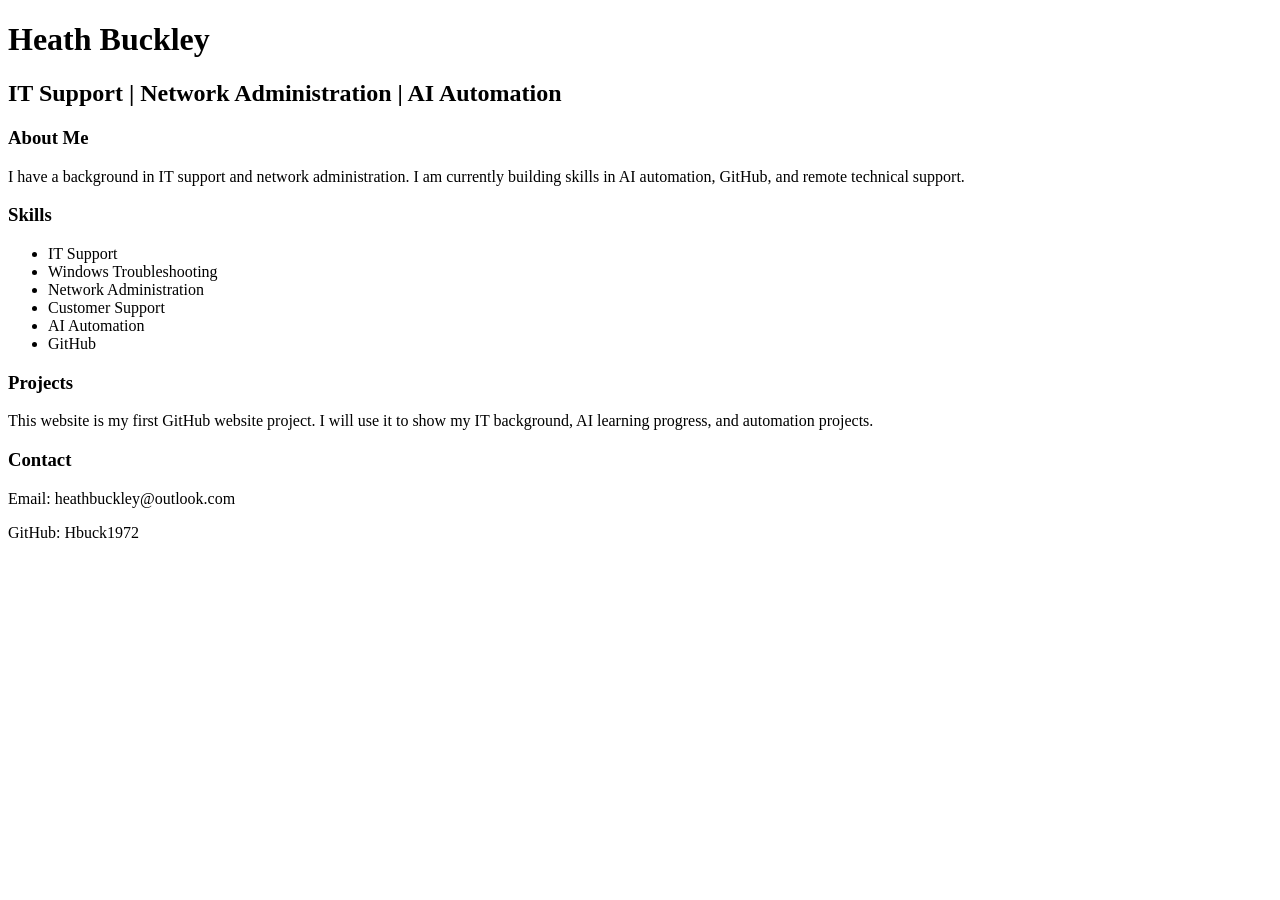
==== index.html @ dccffd91 "Add homepage" ====
<!DOCTYPE html>
<html lang="en">
<head>
  <meta charset="UTF-8">
  <meta name="viewport" content="width=device-width, initial-scale=1.0">
  <title>Heath Buckley | IT Support & AI Automation</title>
</head>
<body>

  <h1>Heath Buckley</h1>
  <h2>IT Support | Network Administration | AI Automation</h2>

  <h3>About Me</h3>
  <p>
    I have a background in IT support and network administration.
    I am currently building skills in AI automation, GitHub, and remote technical support.
  </p>

  <h3>Skills</h3>
  <ul>
    <li>IT Support</li>
    <li>Windows Troubleshooting</li>
    <li>Network Administration</li>
    <li>Customer Support</li>
    <li>AI Automation</li>
    <li>GitHub</li>
  </ul>

  <h3>Projects</h3>
  <p>
    This website is my first GitHub website project. I will use it to show my IT background,
    AI learning progress, and automation projects.
  </p>

  <h3>Contact</h3>
  <p>Email: heathbuckley@outlook.com</p>
  <p>GitHub: Hbuck1972</p>

</body>
</html>
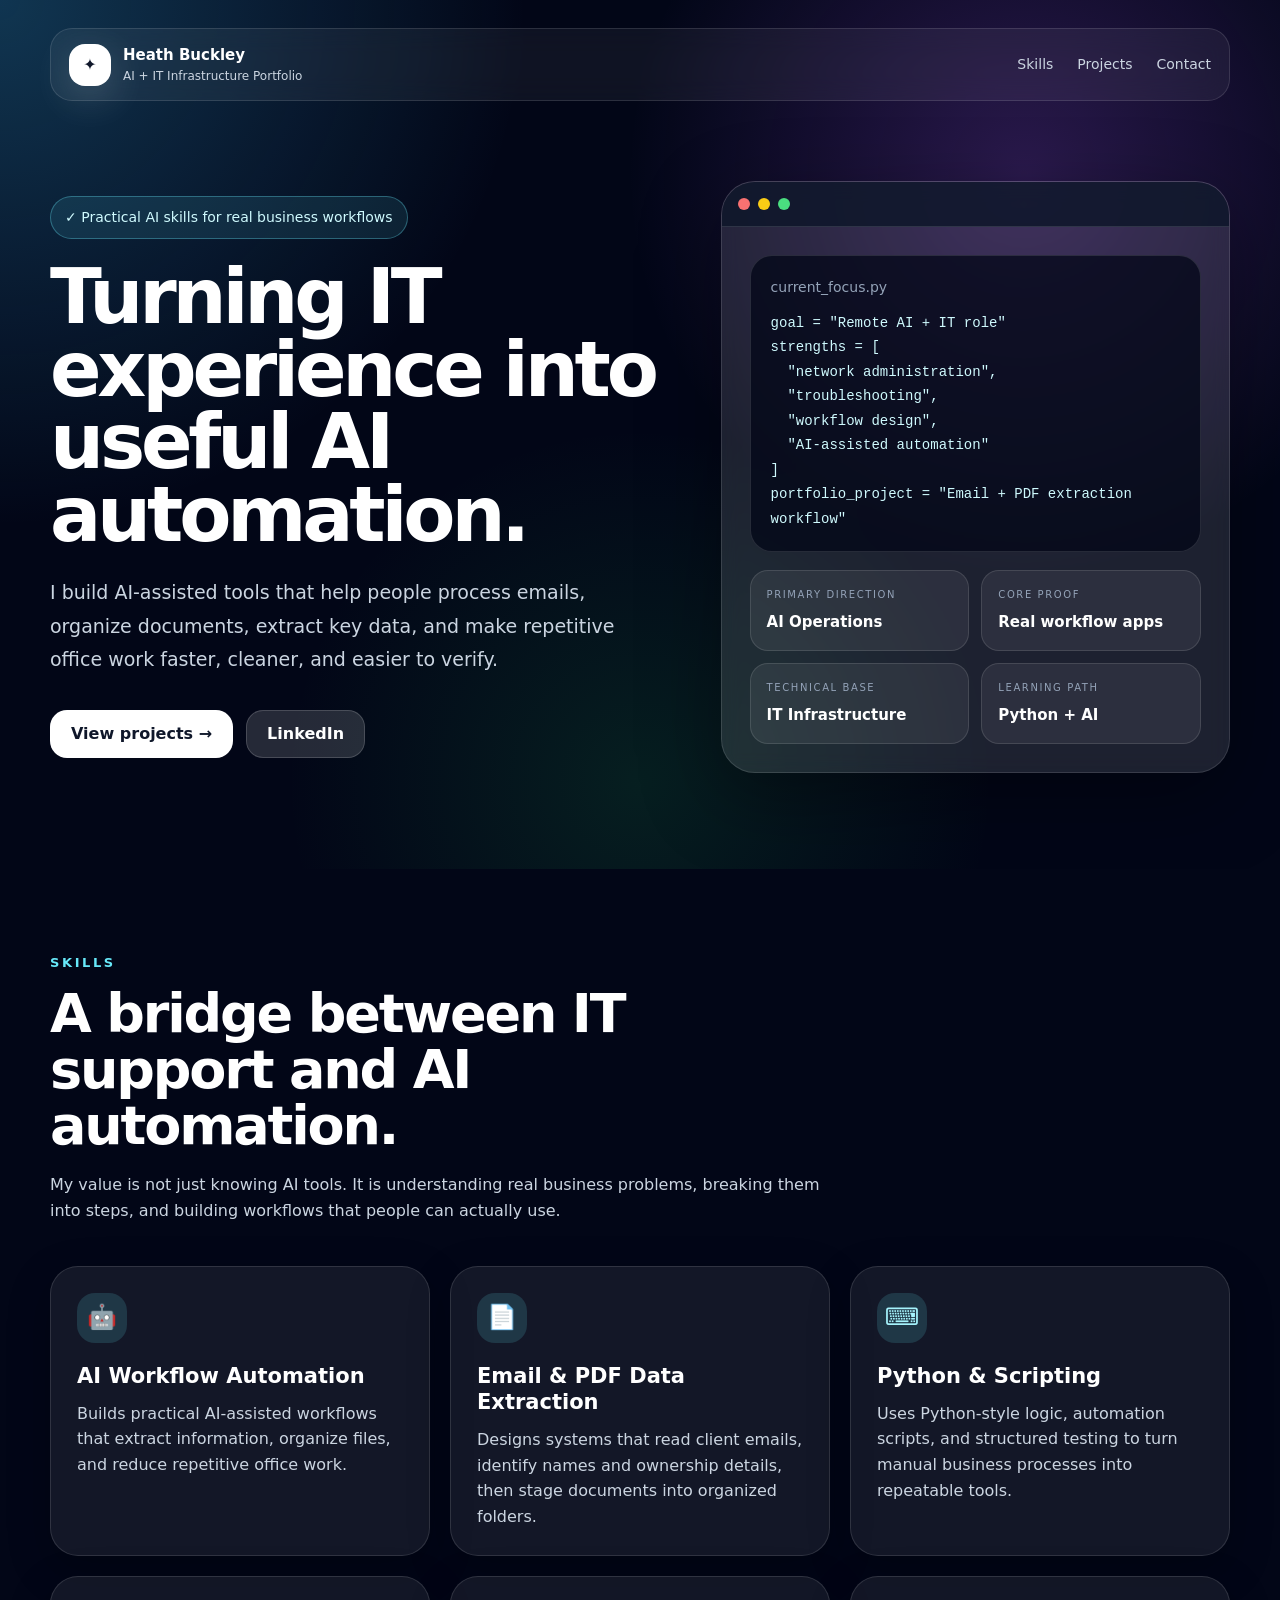
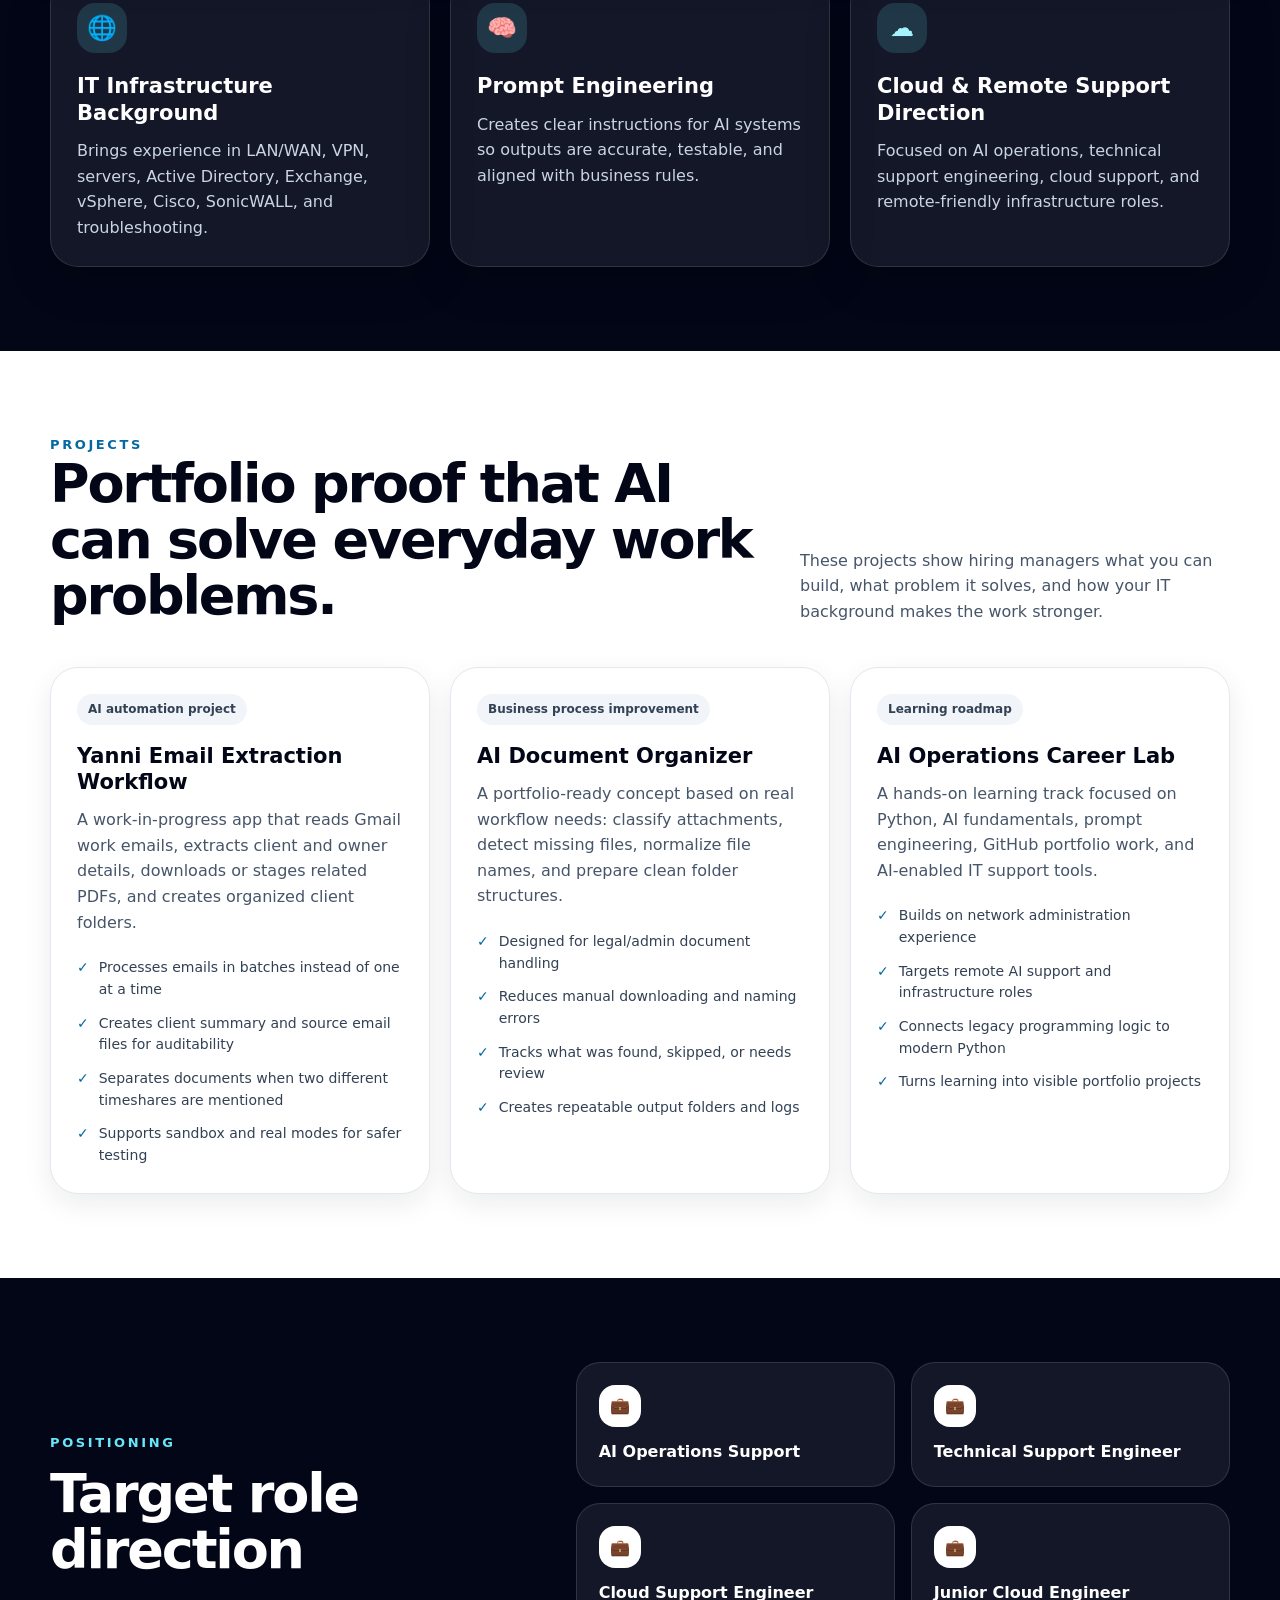
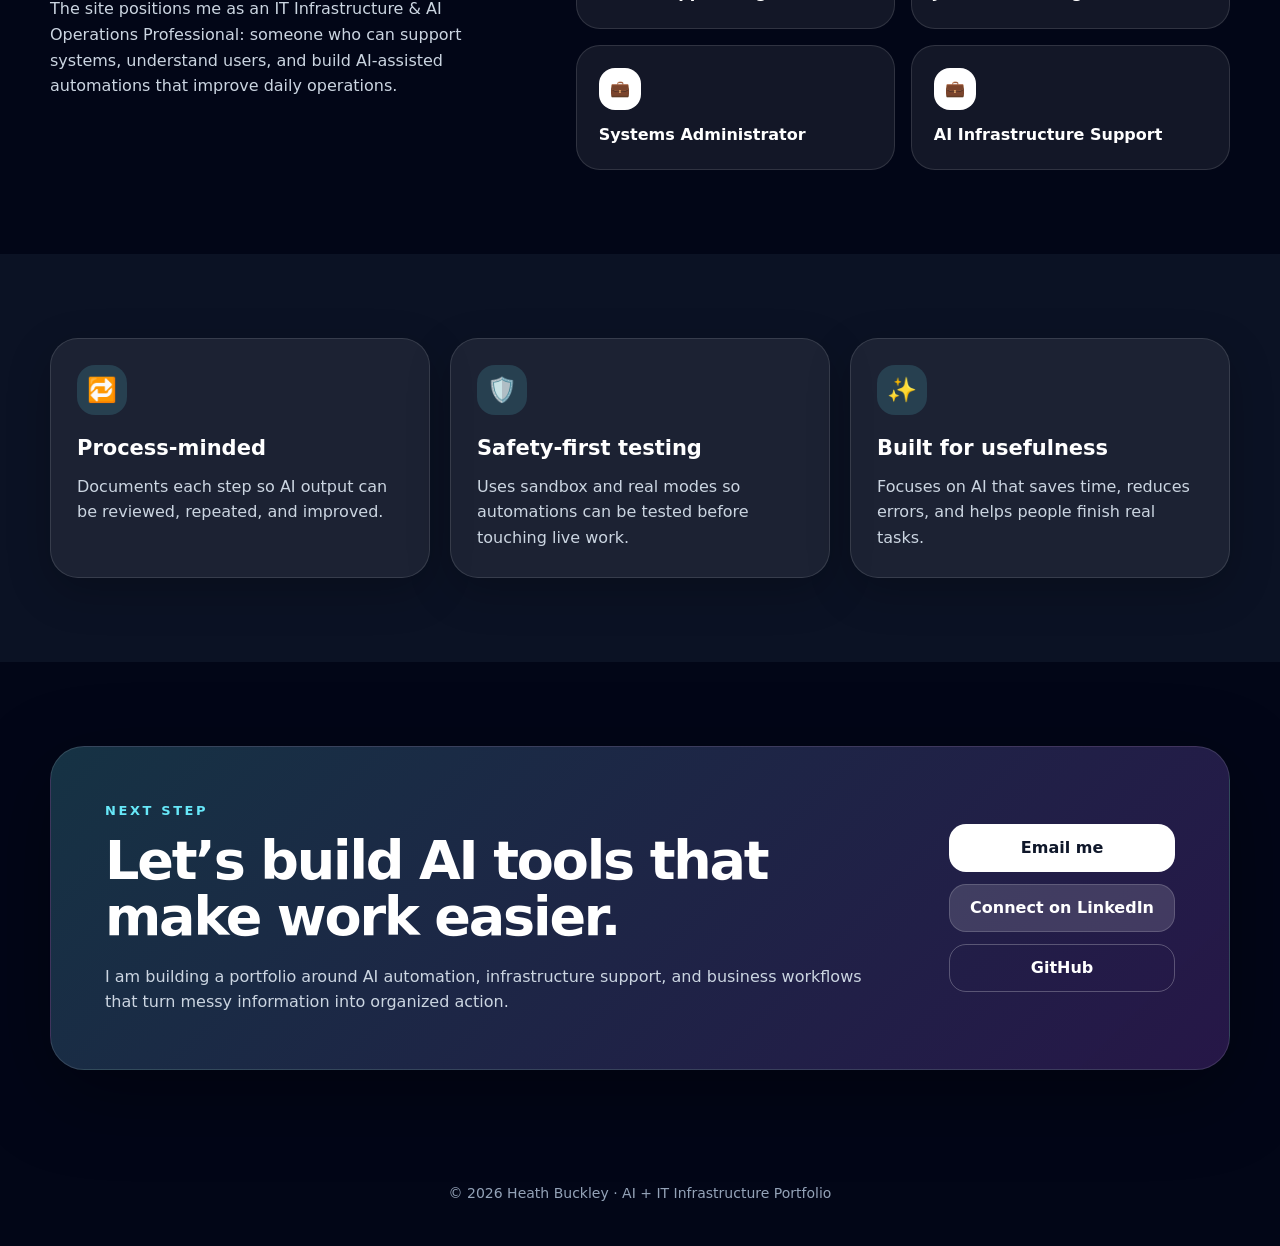
==== commit b1cfd3c4: "Update portfolio homepage design AI generated based on my resume and Social Media" ====
--- a/index.html
+++ b/index.html
@@ -1,40 +1,805 @@
-<!DOCTYPE html>
+<!doctype html>
 <html lang="en">
 <head>
-  <meta charset="UTF-8">
-  <meta name="viewport" content="width=device-width, initial-scale=1.0">
-  <title>Heath Buckley | IT Support & AI Automation</title>
+  <meta charset="utf-8" />
+  <meta name="viewport" content="width=device-width, initial-scale=1" />
+  <title>Heath Buckley | AI + IT Infrastructure Portfolio</title>
+  <meta name="description" content="Heath Buckley portfolio showcasing AI workflow automation, IT infrastructure experience, email/PDF extraction, and remote AI operations skills." />
+  <style>
+    :root {
+      --bg: #020617;
+      --panel: rgba(255, 255, 255, 0.07);
+      --panel-strong: rgba(255, 255, 255, 0.11);
+      --text: #ffffff;
+      --muted: #cbd5e1;
+      --muted-dark: #475569;
+      --cyan: #67e8f9;
+      --sky: #0369a1;
+      --white: #ffffff;
+      --dark: #0f172a;
+      --border: rgba(255,255,255,0.12);
+      --shadow: 0 24px 80px rgba(0,0,0,0.35);
+      --radius: 28px;
+    }
+
+    * {
+      box-sizing: border-box;
+    }
+
+    html {
+      scroll-behavior: smooth;
+    }
+
+    body {
+      margin: 0;
+      font-family: Inter, ui-sans-serif, system-ui, -apple-system, BlinkMacSystemFont, "Segoe UI", Arial, sans-serif;
+      background: var(--bg);
+      color: var(--text);
+      line-height: 1.6;
+    }
+
+    a {
+      color: inherit;
+      text-decoration: none;
+    }
+
+    .hero {
+      position: relative;
+      overflow: hidden;
+    }
+
+    .hero::before {
+      content: "";
+      position: absolute;
+      inset: 0;
+      background:
+        radial-gradient(circle at top left, rgba(56,189,248,0.26), transparent 34%),
+        radial-gradient(circle at 80% 20%, rgba(168,85,247,0.24), transparent 32%),
+        radial-gradient(circle at 50% 90%, rgba(34,197,94,0.13), transparent 35%);
+      pointer-events: none;
+    }
+
+    .container {
+      position: relative;
+      width: min(1180px, calc(100% - 40px));
+      margin: 0 auto;
+    }
+
+    nav {
+      margin-top: 28px;
+      display: flex;
+      justify-content: space-between;
+      align-items: center;
+      gap: 18px;
+      padding: 14px 18px;
+      border: 1px solid var(--border);
+      background: rgba(255,255,255,0.055);
+      backdrop-filter: blur(12px);
+      border-radius: 22px;
+    }
+
+    .brand {
+      display: flex;
+      align-items: center;
+      gap: 12px;
+    }
+
+    .logo {
+      width: 42px;
+      height: 42px;
+      display: grid;
+      place-items: center;
+      border-radius: 16px;
+      background: white;
+      color: #0f172a;
+      font-weight: 900;
+      box-shadow: 0 12px 40px rgba(255,255,255,0.18);
+    }
+
+    .brand strong {
+      display: block;
+      font-size: 15px;
+    }
+
+    .brand span {
+      display: block;
+      font-size: 12px;
+      color: var(--muted);
+    }
+
+    .nav-links {
+      display: flex;
+      gap: 24px;
+      font-size: 14px;
+      color: var(--muted);
+    }
+
+    .nav-links a:hover {
+      color: white;
+    }
+
+    .hero-grid {
+      display: grid;
+      grid-template-columns: 1.1fr 0.9fr;
+      gap: 48px;
+      align-items: center;
+      padding: 80px 0 96px;
+    }
+
+    .eyebrow {
+      display: inline-flex;
+      align-items: center;
+      gap: 8px;
+      padding: 9px 14px;
+      border: 1px solid rgba(103,232,249,0.32);
+      border-radius: 999px;
+      color: #cffafe;
+      background: rgba(103,232,249,0.10);
+      font-size: 14px;
+      margin-bottom: 22px;
+    }
+
+    h1 {
+      margin: 0;
+      max-width: 820px;
+      font-size: clamp(42px, 7vw, 76px);
+      line-height: 0.96;
+      letter-spacing: -0.055em;
+    }
+
+    .lead {
+      margin: 24px 0 0;
+      max-width: 690px;
+      font-size: 19px;
+      color: var(--muted);
+      line-height: 1.75;
+    }
+
+    .button-row {
+      margin-top: 34px;
+      display: flex;
+      flex-wrap: wrap;
+      gap: 13px;
+    }
+
+    .btn {
+      display: inline-flex;
+      align-items: center;
+      justify-content: center;
+      gap: 9px;
+      min-height: 48px;
+      padding: 0 20px;
+      border-radius: 17px;
+      font-weight: 700;
+      border: 1px solid transparent;
+      transition: transform .2s ease, background .2s ease, border .2s ease;
+    }
+
+    .btn:hover {
+      transform: translateY(-2px);
+    }
+
+    .btn-primary {
+      background: white;
+      color: #0f172a;
+    }
+
+    .btn-secondary {
+      background: rgba(255,255,255,0.14);
+      color: white;
+      border-color: rgba(255,255,255,0.16);
+    }
+
+    .terminal {
+      border-radius: 34px;
+      border: 1px solid var(--border);
+      background: var(--panel-strong);
+      box-shadow: var(--shadow);
+      overflow: hidden;
+      backdrop-filter: blur(10px);
+    }
+
+    .terminal-top {
+      padding: 16px;
+      background: rgba(15,23,42,0.86);
+      border-bottom: 1px solid var(--border);
+    }
+
+    .dots {
+      display: flex;
+      gap: 8px;
+    }
+
+    .dot {
+      width: 12px;
+      height: 12px;
+      border-radius: 999px;
+    }
+
+    .red { background: #f87171; }
+    .yellow { background: #facc15; }
+    .green { background: #4ade80; }
+
+    .terminal-body {
+      padding: 28px;
+    }
+
+    .codebox {
+      background: rgba(2,6,23,0.72);
+      border: 1px solid var(--border);
+      border-radius: 22px;
+      padding: 20px;
+      color: #cffafe;
+      overflow-x: auto;
+    }
+
+    .codebox p {
+      margin: 0 0 12px;
+      color: #94a3b8;
+      font-size: 14px;
+    }
+
+    pre {
+      margin: 0;
+      white-space: pre-wrap;
+      font-size: 14px;
+      line-height: 1.75;
+      font-family: "Cascadia Code", Consolas, "Courier New", monospace;
+    }
+
+    .stats {
+      margin-top: 18px;
+      display: grid;
+      grid-template-columns: repeat(2, minmax(0, 1fr));
+      gap: 12px;
+    }
+
+    .stat {
+      padding: 16px;
+      border-radius: 18px;
+      border: 1px solid var(--border);
+      background: rgba(255,255,255,0.065);
+    }
+
+    .stat small {
+      display: block;
+      color: #94a3b8;
+      text-transform: uppercase;
+      letter-spacing: .16em;
+      font-size: 10px;
+    }
+
+    .stat strong {
+      display: block;
+      margin-top: 7px;
+      font-size: 15px;
+    }
+
+    section {
+      padding: 84px 0;
+    }
+
+    .section-label {
+      color: var(--cyan);
+      text-transform: uppercase;
+      letter-spacing: .2em;
+      font-size: 13px;
+      font-weight: 800;
+      margin: 0 0 12px;
+    }
+
+    .section-title {
+      max-width: 760px;
+      margin: 0;
+      font-size: clamp(32px, 4.4vw, 54px);
+      line-height: 1.04;
+      letter-spacing: -0.04em;
+    }
+
+    .section-intro {
+      max-width: 770px;
+      margin: 18px 0 0;
+      color: var(--muted);
+    }
+
+    .skill-grid, .project-grid, .feature-grid {
+      display: grid;
+      gap: 20px;
+      margin-top: 42px;
+    }
+
+    .skill-grid {
+      grid-template-columns: repeat(3, minmax(0, 1fr));
+    }
+
+    .card {
+      border-radius: var(--radius);
+      border: 1px solid var(--border);
+      background: var(--panel);
+      padding: 26px;
+      box-shadow: 0 14px 44px rgba(0,0,0,0.22);
+      transition: transform .2s ease, background .2s ease, box-shadow .2s ease;
+    }
+
+    .card:hover {
+      transform: translateY(-4px);
+      background: rgba(255,255,255,0.095);
+      box-shadow: 0 22px 60px rgba(0,0,0,0.30);
+    }
+
+    .icon {
+      width: 50px;
+      height: 50px;
+      display: grid;
+      place-items: center;
+      border-radius: 18px;
+      background: rgba(103,232,249,0.15);
+      color: #a5f3fc;
+      margin-bottom: 20px;
+      font-size: 24px;
+    }
+
+    .card h3 {
+      margin: 0;
+      font-size: 21px;
+      line-height: 1.25;
+    }
+
+    .card p {
+      margin: 12px 0 0;
+      color: var(--muted);
+    }
+
+    .projects {
+      background: white;
+      color: #020617;
+    }
+
+    .projects .section-label {
+      color: var(--sky);
+    }
+
+    .projects .section-intro {
+      color: #475569;
+    }
+
+    .project-head {
+      display: flex;
+      justify-content: space-between;
+      align-items: end;
+      gap: 28px;
+    }
+
+    .project-head p {
+      max-width: 430px;
+      color: #475569;
+      margin: 0;
+    }
+
+    .project-grid {
+      grid-template-columns: repeat(3, minmax(0, 1fr));
+    }
+
+    .project-card {
+      border: 1px solid #e2e8f0;
+      background: white;
+      color: #020617;
+      box-shadow: 0 10px 28px rgba(15,23,42,0.08);
+    }
+
+    .project-card:hover {
+      background: white;
+      box-shadow: 0 22px 60px rgba(15,23,42,0.14);
+    }
+
+    .badge {
+      display: inline-flex;
+      padding: 6px 11px;
+      border-radius: 999px;
+      background: #f1f5f9;
+      color: #334155;
+      font-size: 12px;
+      font-weight: 800;
+      margin-bottom: 18px;
+    }
+
+    .project-card p {
+      color: #475569;
+    }
+
+    .check-list {
+      margin: 22px 0 0;
+      padding: 0;
+      list-style: none;
+      display: grid;
+      gap: 12px;
+    }
+
+    .check-list li {
+      display: flex;
+      gap: 10px;
+      color: #334155;
+      font-size: 14px;
+      line-height: 1.55;
+    }
+
+    .check {
+      color: var(--sky);
+      font-weight: 900;
+    }
+
+    .positioning-grid {
+      display: grid;
+      grid-template-columns: 0.85fr 1.15fr;
+      gap: 42px;
+      align-items: center;
+    }
+
+    .role-grid {
+      display: grid;
+      grid-template-columns: repeat(2, minmax(0, 1fr));
+      gap: 16px;
+    }
+
+    .role-card {
+      border-radius: 24px;
+      border: 1px solid var(--border);
+      background: var(--panel);
+      padding: 22px;
+    }
+
+    .role-card .role-icon {
+      width: 42px;
+      height: 42px;
+      display: grid;
+      place-items: center;
+      border-radius: 16px;
+      background: white;
+      color: #0f172a;
+      margin-bottom: 12px;
+    }
+
+    .feature-band {
+      background: rgba(15,23,42,0.72);
+    }
+
+    .feature-grid {
+      grid-template-columns: repeat(3, minmax(0, 1fr));
+      margin-top: 0;
+    }
+
+    .contact-card {
+      border-radius: 34px;
+      border: 1px solid var(--border);
+      background: linear-gradient(135deg, rgba(103,232,249,0.20), rgba(168,85,247,0.22));
+      padding: clamp(30px, 5vw, 54px);
+      box-shadow: var(--shadow);
+      display: grid;
+      grid-template-columns: 1fr auto;
+      gap: 36px;
+      align-items: center;
+    }
+
+    .contact-buttons {
+      display: grid;
+      gap: 12px;
+    }
+
+    .outline {
+      border-color: rgba(255,255,255,0.25);
+      background: transparent;
+      color: white;
+    }
+
+    .outline:hover {
+      background: white;
+      color: #0f172a;
+    }
+
+    footer {
+      padding: 28px 0 42px;
+      color: #94a3b8;
+      font-size: 14px;
+      text-align: center;
+    }
+
+    @media (max-width: 920px) {
+      .hero-grid,
+      .positioning-grid,
+      .contact-card {
+        grid-template-columns: 1fr;
+      }
+
+      .skill-grid,
+      .project-grid,
+      .feature-grid {
+        grid-template-columns: 1fr;
+      }
+
+      .project-head {
+        display: block;
+      }
+
+      .project-head p {
+        margin-top: 16px;
+      }
+    }
+
+    @media (max-width: 640px) {
+      .container {
+        width: min(100% - 28px, 1180px);
+      }
+
+      nav {
+        align-items: flex-start;
+      }
+
+      .nav-links {
+        display: none;
+      }
+
+      .hero-grid {
+        padding: 54px 0 70px;
+      }
+
+      .button-row,
+      .contact-buttons {
+        display: grid;
+      }
+
+      .stats,
+      .role-grid {
+        grid-template-columns: 1fr;
+      }
+
+      section {
+        padding: 64px 0;
+      }
+    }
+  </style>
 </head>
 <body>
-
-  <h1>Heath Buckley</h1>
-  <h2>IT Support | Network Administration | AI Automation</h2>
-
-  <h3>About Me</h3>
-  <p>
-    I have a background in IT support and network administration.
-    I am currently building skills in AI automation, GitHub, and remote technical support.
-  </p>
-
-  <h3>Skills</h3>
-  <ul>
-    <li>IT Support</li>
-    <li>Windows Troubleshooting</li>
-    <li>Network Administration</li>
-    <li>Customer Support</li>
-    <li>AI Automation</li>
-    <li>GitHub</li>
-  </ul>
-
-  <h3>Projects</h3>
-  <p>
-    This website is my first GitHub website project. I will use it to show my IT background,
-    AI learning progress, and automation projects.
-  </p>
-
-  <h3>Contact</h3>
-  <p>Email: heathbuckley@outlook.com</p>
-  <p>GitHub: Hbuck1972</p>
-
+  <header class="hero">
+    <div class="container">
+      <nav aria-label="Main navigation">
+        <a class="brand" href="#top" aria-label="Heath Buckley home">
+          <div class="logo">✦</div>
+          <div>
+            <strong>Heath Buckley</strong>
+            <span>AI + IT Infrastructure Portfolio</span>
+          </div>
+        </a>
+        <div class="nav-links">
+          <a href="#skills">Skills</a>
+          <a href="#projects">Projects</a>
+          <a href="#contact">Contact</a>
+        </div>
+      </nav>
+
+      <div class="hero-grid" id="top">
+        <div>
+          <div class="eyebrow">✓ Practical AI skills for real business workflows</div>
+          <h1>Turning IT experience into useful AI automation.</h1>
+          <p class="lead">
+            I build AI-assisted tools that help people process emails, organize documents, extract key data,
+            and make repetitive office work faster, cleaner, and easier to verify.
+          </p>
+          <div class="button-row">
+            <a class="btn btn-primary" href="#projects">View projects →</a>
+            <a class="btn btn-secondary" href="https://www.linkedin.com/in/heath-buckley-85609687" target="_blank" rel="noreferrer">LinkedIn</a>
+          </div>
+        </div>
+
+        <aside class="terminal" aria-label="Portfolio focus card">
+          <div class="terminal-top">
+            <div class="dots">
+              <span class="dot red"></span>
+              <span class="dot yellow"></span>
+              <span class="dot green"></span>
+            </div>
+          </div>
+          <div class="terminal-body">
+            <div class="codebox">
+              <p>current_focus.py</p>
+              <pre>goal = "Remote AI + IT role"
+strengths = [
+  "network administration",
+  "troubleshooting",
+  "workflow design",
+  "AI-assisted automation"
+]
+portfolio_project = "Email + PDF extraction workflow"</pre>
+            </div>
+            <div class="stats">
+              <div class="stat"><small>Primary direction</small><strong>AI Operations</strong></div>
+              <div class="stat"><small>Core proof</small><strong>Real workflow apps</strong></div>
+              <div class="stat"><small>Technical base</small><strong>IT Infrastructure</strong></div>
+              <div class="stat"><small>Learning path</small><strong>Python + AI</strong></div>
+            </div>
+          </div>
+        </aside>
+      </div>
+    </div>
+  </header>
+
+  <main>
+    <section id="skills">
+      <div class="container">
+        <p class="section-label">Skills</p>
+        <h2 class="section-title">A bridge between IT support and AI automation.</h2>
+        <p class="section-intro">
+          My value is not just knowing AI tools. It is understanding real business problems,
+          breaking them into steps, and building workflows that people can actually use.
+        </p>
+
+        <div class="skill-grid">
+          <article class="card">
+            <div class="icon">🤖</div>
+            <h3>AI Workflow Automation</h3>
+            <p>Builds practical AI-assisted workflows that extract information, organize files, and reduce repetitive office work.</p>
+          </article>
+          <article class="card">
+            <div class="icon">📄</div>
+            <h3>Email & PDF Data Extraction</h3>
+            <p>Designs systems that read client emails, identify names and ownership details, then stage documents into organized folders.</p>
+          </article>
+          <article class="card">
+            <div class="icon">⌨️</div>
+            <h3>Python & Scripting</h3>
+            <p>Uses Python-style logic, automation scripts, and structured testing to turn manual business processes into repeatable tools.</p>
+          </article>
+          <article class="card">
+            <div class="icon">🌐</div>
+            <h3>IT Infrastructure Background</h3>
+            <p>Brings experience in LAN/WAN, VPN, servers, Active Directory, Exchange, vSphere, Cisco, SonicWALL, and troubleshooting.</p>
+          </article>
+          <article class="card">
+            <div class="icon">🧠</div>
+            <h3>Prompt Engineering</h3>
+            <p>Creates clear instructions for AI systems so outputs are accurate, testable, and aligned with business rules.</p>
+          </article>
+          <article class="card">
+            <div class="icon">☁️</div>
+            <h3>Cloud & Remote Support Direction</h3>
+            <p>Focused on AI operations, technical support engineering, cloud support, and remote-friendly infrastructure roles.</p>
+          </article>
+        </div>
+      </div>
+    </section>
+
+    <section class="projects" id="projects">
+      <div class="container">
+        <div class="project-head">
+          <div>
+            <p class="section-label">Projects</p>
+            <h2 class="section-title">Portfolio proof that AI can solve everyday work problems.</h2>
+          </div>
+          <p>
+            These projects show hiring managers what you can build, what problem it solves,
+            and how your IT background makes the work stronger.
+          </p>
+        </div>
+
+        <div class="project-grid">
+          <article class="card project-card">
+            <span class="badge">AI automation project</span>
+            <h3>Yanni Email Extraction Workflow</h3>
+            <p>A work-in-progress app that reads Gmail work emails, extracts client and owner details, downloads or stages related PDFs, and creates organized client folders.</p>
+            <ul class="check-list">
+              <li><span class="check">✓</span>Processes emails in batches instead of one at a time</li>
+              <li><span class="check">✓</span>Creates client summary and source email files for auditability</li>
+              <li><span class="check">✓</span>Separates documents when two different timeshares are mentioned</li>
+              <li><span class="check">✓</span>Supports sandbox and real modes for safer testing</li>
+            </ul>
+          </article>
+
+          <article class="card project-card">
+            <span class="badge">Business process improvement</span>
+            <h3>AI Document Organizer</h3>
+            <p>A portfolio-ready concept based on real workflow needs: classify attachments, detect missing files, normalize file names, and prepare clean folder structures.</p>
+            <ul class="check-list">
+              <li><span class="check">✓</span>Designed for legal/admin document handling</li>
+              <li><span class="check">✓</span>Reduces manual downloading and naming errors</li>
+              <li><span class="check">✓</span>Tracks what was found, skipped, or needs review</li>
+              <li><span class="check">✓</span>Creates repeatable output folders and logs</li>
+            </ul>
+          </article>
+
+          <article class="card project-card">
+            <span class="badge">Learning roadmap</span>
+            <h3>AI Operations Career Lab</h3>
+            <p>A hands-on learning track focused on Python, AI fundamentals, prompt engineering, GitHub portfolio work, and AI-enabled IT support tools.</p>
+            <ul class="check-list">
+              <li><span class="check">✓</span>Builds on network administration experience</li>
+              <li><span class="check">✓</span>Targets remote AI support and infrastructure roles</li>
+              <li><span class="check">✓</span>Connects legacy programming logic to modern Python</li>
+              <li><span class="check">✓</span>Turns learning into visible portfolio projects</li>
+            </ul>
+          </article>
+        </div>
+      </div>
+    </section>
+
+    <section>
+      <div class="container positioning-grid">
+        <div>
+          <p class="section-label">Positioning</p>
+          <h2 class="section-title">Target role direction</h2>
+          <p class="section-intro">
+            The site positions me as an IT Infrastructure & AI Operations Professional:
+            someone who can support systems, understand users, and build AI-assisted automations
+            that improve daily operations.
+          </p>
+        </div>
+        <div class="role-grid">
+          <div class="role-card"><div class="role-icon">💼</div><strong>AI Operations Support</strong></div>
+          <div class="role-card"><div class="role-icon">💼</div><strong>Technical Support Engineer</strong></div>
+          <div class="role-card"><div class="role-icon">💼</div><strong>Cloud Support Engineer</strong></div>
+          <div class="role-card"><div class="role-icon">💼</div><strong>Junior Cloud Engineer</strong></div>
+          <div class="role-card"><div class="role-icon">💼</div><strong>Systems Administrator</strong></div>
+          <div class="role-card"><div class="role-icon">💼</div><strong>AI Infrastructure Support</strong></div>
+        </div>
+      </div>
+    </section>
+
+    <section class="feature-band">
+      <div class="container">
+        <div class="feature-grid">
+          <article class="card">
+            <div class="icon">🔁</div>
+            <h3>Process-minded</h3>
+            <p>Documents each step so AI output can be reviewed, repeated, and improved.</p>
+          </article>
+          <article class="card">
+            <div class="icon">🛡️</div>
+            <h3>Safety-first testing</h3>
+            <p>Uses sandbox and real modes so automations can be tested before touching live work.</p>
+          </article>
+          <article class="card">
+            <div class="icon">✨</div>
+            <h3>Built for usefulness</h3>
+            <p>Focuses on AI that saves time, reduces errors, and helps people finish real tasks.</p>
+          </article>
+        </div>
+      </div>
+    </section>
+
+    <section id="contact">
+      <div class="container contact-card">
+        <div>
+          <p class="section-label">Next step</p>
+          <h2 class="section-title">Let’s build AI tools that make work easier.</h2>
+          <p class="section-intro">
+            I am building a portfolio around AI automation, infrastructure support,
+            and business workflows that turn messy information into organized action.
+          </p>
+        </div>
+        <div class="contact-buttons">
+          <a class="btn btn-primary" href="mailto:heathbuckley@outlook.com">Email me</a>
+          <a class="btn btn-secondary" href="https://www.linkedin.com/in/heath-buckley-85609687" target="_blank" rel="noreferrer">Connect on LinkedIn</a>
+          <a class="btn outline" href="https://github.com/Hbuck1972" target="_blank" rel="noreferrer">GitHub</a>
+        </div>
+      </div>
+    </section>
+  </main>
+
+  <footer>
+    <div class="container">© 2026 Heath Buckley · AI + IT Infrastructure Portfolio</div>
+  </footer>
+
+  <script>
+    const portfolioChecks = [
+      { name: "email link present", pass: document.querySelector('a[href="mailto:heathbuckley@outlook.com"]') !== null },
+      { name: "github link present", pass: document.querySelector('a[href="https://github.com/Hbuck1972"]') !== null },
+      { name: "project cards present", pass: document.querySelectorAll(".project-card").length === 3 },
+      { name: "skill cards present", pass: document.querySelectorAll("#skills .card").length === 6 }
+    ];
+
+    portfolioChecks.forEach(check => {
+      if (!check.pass) {
+        console.error("Portfolio check failed:", check.name);
+      }
+    });
+  </script>
 </body>
 </html>
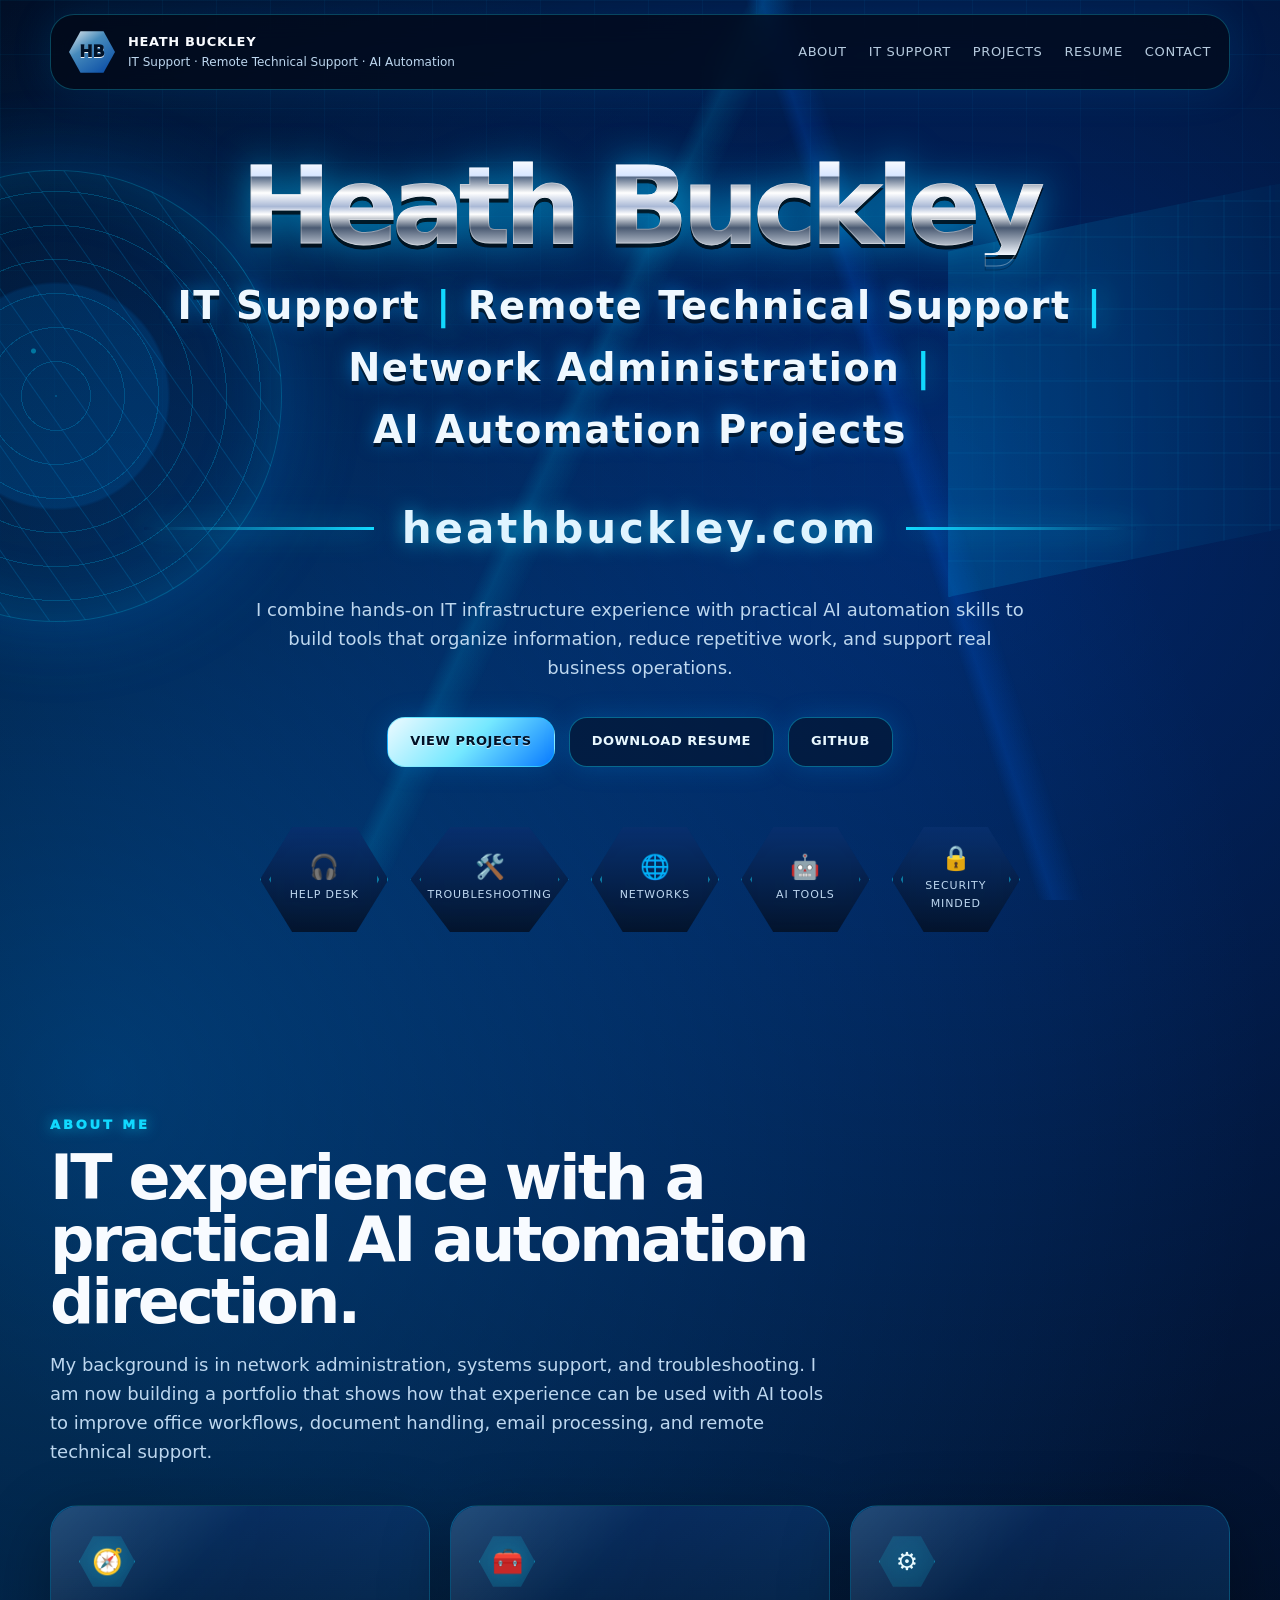
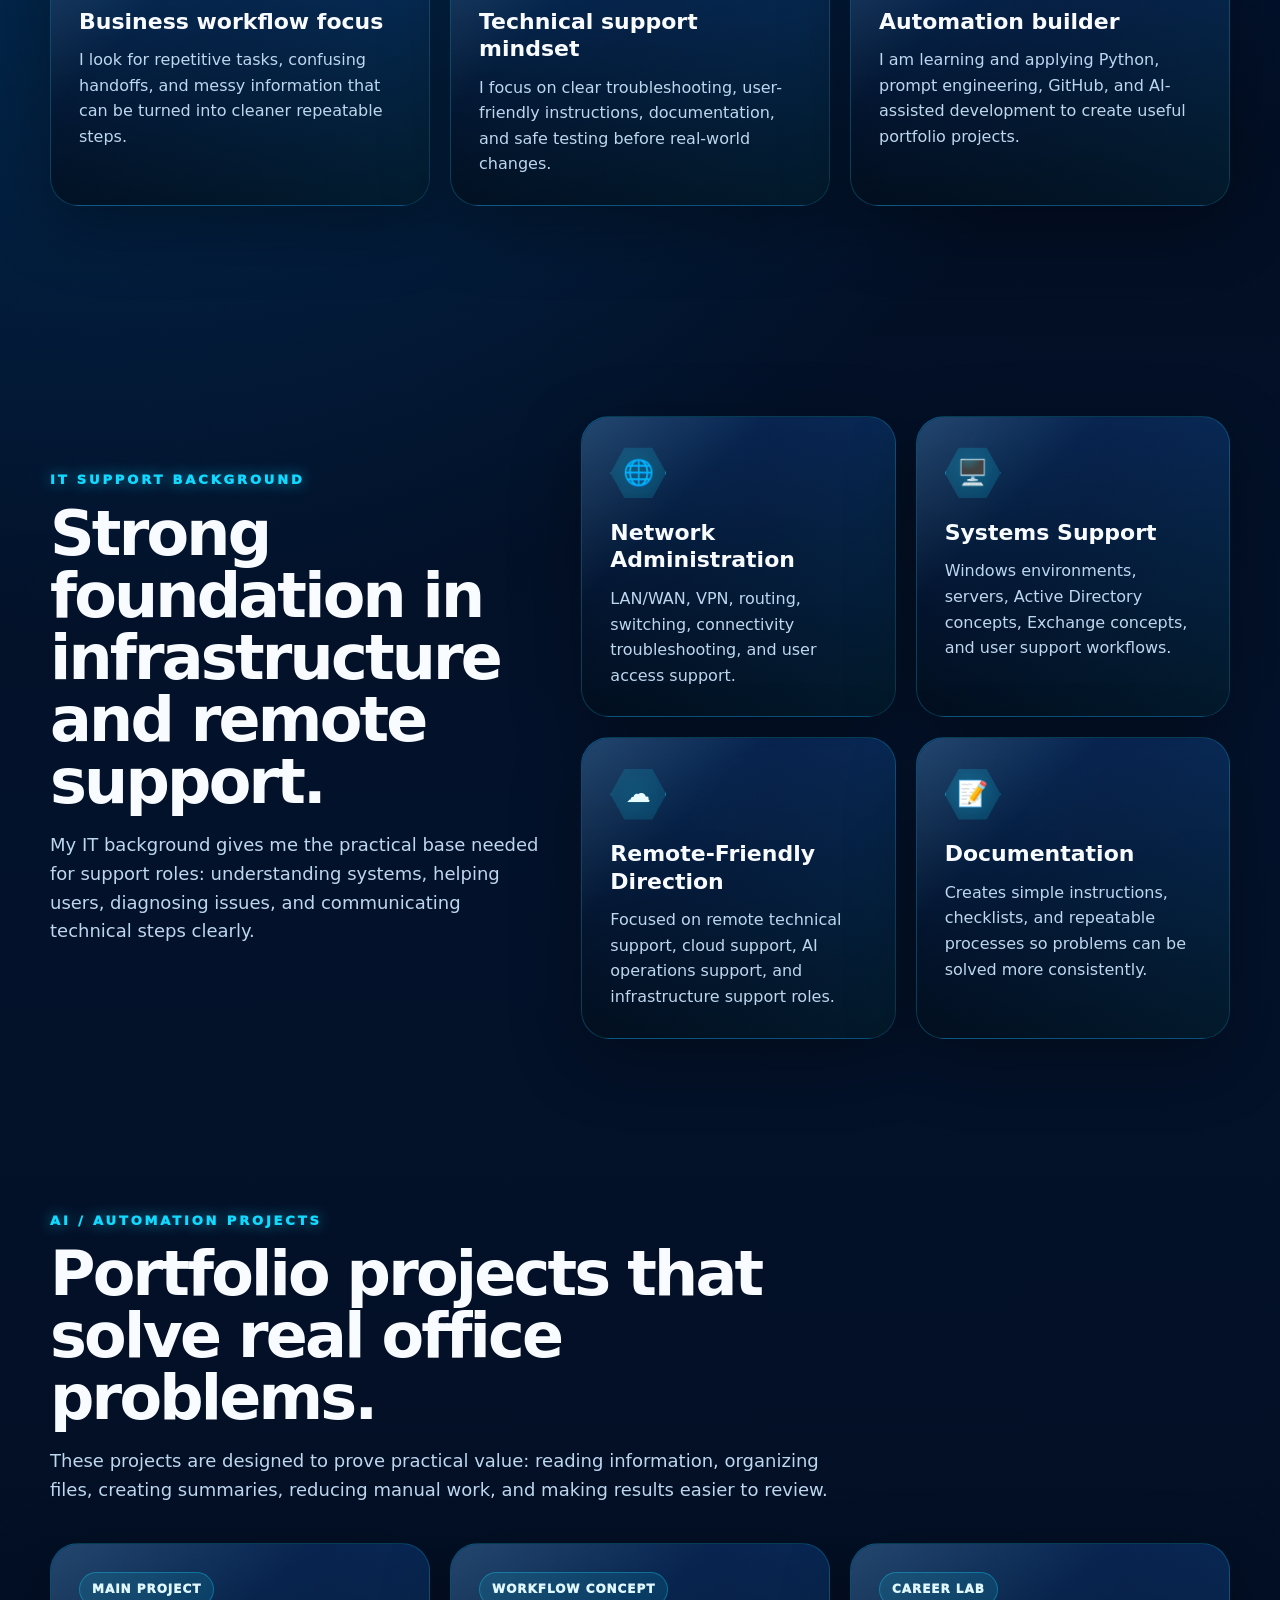
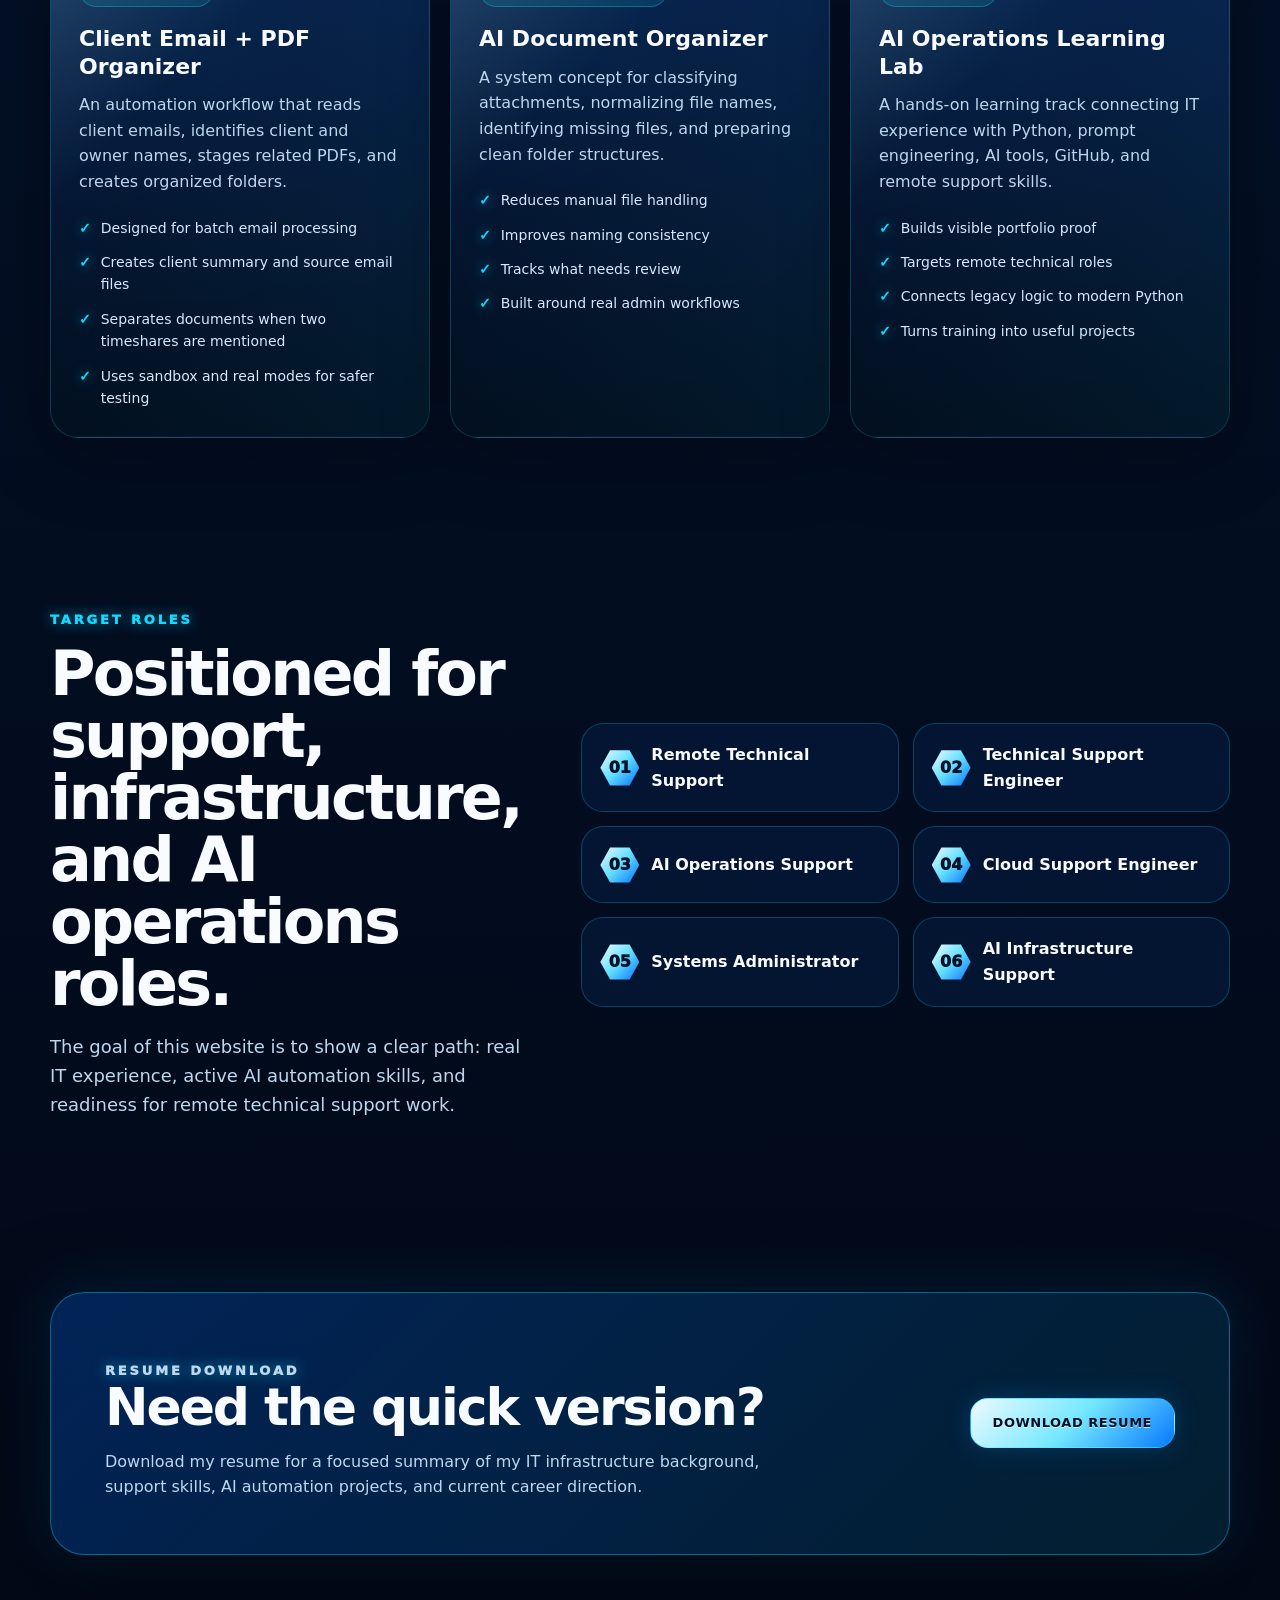
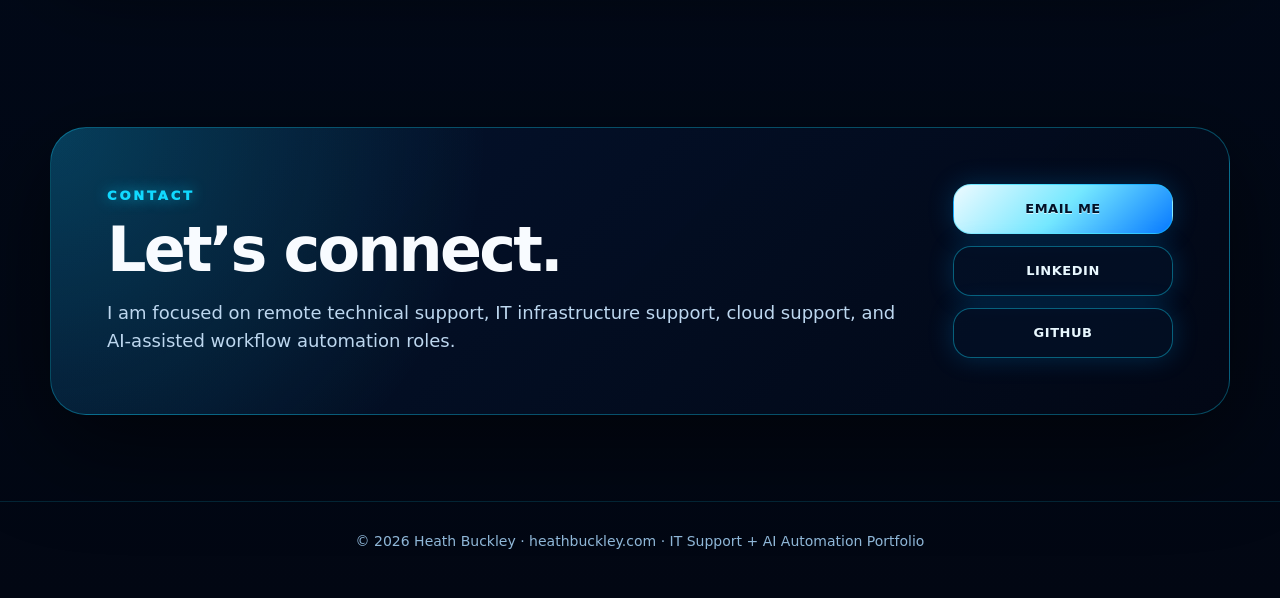
==== commit 7df6247d: "New AI generated website gave instructions  to use a previously used business card as a style refere" ====
--- a/index.html
+++ b/index.html
@@ -3,22 +3,22 @@
 <head>
   <meta charset="utf-8" />
   <meta name="viewport" content="width=device-width, initial-scale=1" />
-  <title>Heath Buckley | AI + IT Infrastructure Portfolio</title>
-  <meta name="description" content="Heath Buckley portfolio showcasing AI workflow automation, IT infrastructure experience, email/PDF extraction, and remote AI operations skills." />
+  <title>Heath Buckley | IT Support + AI Automation</title>
+  <meta name="description" content="Heath Buckley portfolio for IT support, remote technical support, network administration, and AI automation projects." />
   <style>
     :root {
-      --bg: #020617;
-      --panel: rgba(255, 255, 255, 0.07);
-      --panel-strong: rgba(255, 255, 255, 0.11);
-      --text: #ffffff;
-      --muted: #cbd5e1;
-      --muted-dark: #475569;
-      --cyan: #67e8f9;
-      --sky: #0369a1;
-      --white: #ffffff;
-      --dark: #0f172a;
-      --border: rgba(255,255,255,0.12);
-      --shadow: 0 24px 80px rgba(0,0,0,0.35);
+      --bg: #020816;
+      --bg-2: #061b3d;
+      --panel: rgba(4, 18, 43, 0.78);
+      --panel-2: rgba(7, 31, 69, 0.82);
+      --line: rgba(0, 195, 255, 0.42);
+      --line-soft: rgba(0, 195, 255, 0.16);
+      --text: #f8fbff;
+      --muted: #bdd7ef;
+      --cyan: #11d9ff;
+      --blue: #006dff;
+      --glow: 0 0 28px rgba(0, 213, 255, 0.7);
+      --shadow: 0 28px 95px rgba(0, 0, 0, 0.55);
       --radius: 28px;
     }
 
@@ -32,10 +32,40 @@
 
     body {
       margin: 0;
-      font-family: Inter, ui-sans-serif, system-ui, -apple-system, BlinkMacSystemFont, "Segoe UI", Arial, sans-serif;
-      background: var(--bg);
+      font-family: "Segoe UI", Inter, system-ui, -apple-system, BlinkMacSystemFont, Arial, sans-serif;
       color: var(--text);
       line-height: 1.6;
+      background:
+        radial-gradient(circle at 8% 20%, rgba(0, 145, 255, 0.32), transparent 26%),
+        radial-gradient(circle at 74% 9%, rgba(0, 94, 255, 0.36), transparent 26%),
+        linear-gradient(180deg, #010612 0%, #03122b 45%, #020713 100%);
+      min-height: 100vh;
+      overflow-x: hidden;
+    }
+
+    body::before {
+      content: "";
+      position: fixed;
+      inset: 0;
+      pointer-events: none;
+      opacity: 0.34;
+      background-image:
+        linear-gradient(var(--line-soft) 1px, transparent 1px),
+        linear-gradient(90deg, var(--line-soft) 1px, transparent 1px);
+      background-size: 54px 54px;
+      mask-image: linear-gradient(to bottom, black, transparent 75%);
+      z-index: -3;
+    }
+
+    body::after {
+      content: "";
+      position: fixed;
+      inset: 0;
+      pointer-events: none;
+      background:
+        linear-gradient(115deg, transparent 0 44%, rgba(0, 207, 255, 0.13) 45%, transparent 47%),
+        linear-gradient(72deg, transparent 0 66%, rgba(0, 104, 255, 0.18) 67%, transparent 69%);
+      z-index: -2;
     }
 
     a {
@@ -43,512 +73,589 @@
       text-decoration: none;
     }
 
+    .container {
+      width: min(1180px, calc(100% - 36px));
+      margin: 0 auto;
+    }
+
+    .topbar {
+      position: sticky;
+      top: 14px;
+      z-index: 10;
+      margin-top: 14px;
+    }
+
+    nav {
+      display: flex;
+      align-items: center;
+      justify-content: space-between;
+      gap: 18px;
+      padding: 14px 18px;
+      border: 1px solid rgba(25, 217, 255, 0.28);
+      border-radius: 24px;
+      background: rgba(2, 8, 22, 0.68);
+      backdrop-filter: blur(14px);
+      box-shadow: 0 0 40px rgba(0, 157, 255, 0.13);
+    }
+
+    .brand {
+      display: flex;
+      align-items: center;
+      gap: 13px;
+    }
+
+    .brand-mark {
+      width: 46px;
+      height: 46px;
+      display: grid;
+      place-items: center;
+      clip-path: polygon(25% 5%, 75% 5%, 100% 50%, 75% 95%, 25% 95%, 0 50%);
+      background:
+        linear-gradient(145deg, rgba(255,255,255,0.95), rgba(100, 194, 255, 0.7) 38%, rgba(0, 70, 170, 0.95));
+      color: #001229;
+      font-weight: 1000;
+      text-shadow: 0 1px 0 rgba(255,255,255,0.9);
+      box-shadow: var(--glow);
+    }
+
+    .brand strong {
+      display: block;
+      letter-spacing: 0.05em;
+      text-transform: uppercase;
+      font-size: 13px;
+    }
+
+    .brand span {
+      display: block;
+      color: var(--muted);
+      font-size: 12px;
+    }
+
+    .nav-links {
+      display: flex;
+      align-items: center;
+      gap: 22px;
+      color: #d7edff;
+      font-size: 13px;
+      letter-spacing: 0.05em;
+      text-transform: uppercase;
+    }
+
+    .nav-links a {
+      opacity: 0.85;
+    }
+
+    .nav-links a:hover {
+      color: var(--cyan);
+      opacity: 1;
+      text-shadow: 0 0 14px rgba(17, 217, 255, 0.8);
+    }
+
     .hero {
       position: relative;
+      min-height: 735px;
+      display: grid;
+      align-items: center;
+      padding: 68px 0 92px;
       overflow: hidden;
     }
 
     .hero::before {
       content: "";
       position: absolute;
+      left: -170px;
+      top: 80px;
+      width: 450px;
+      height: 450px;
+      border-radius: 50%;
+      background:
+        radial-gradient(circle at 45% 40%, rgba(0, 219, 255, 0.55) 0 2px, transparent 3px),
+        radial-gradient(circle, rgba(0, 146, 255, 0.18) 0 35%, transparent 36%),
+        repeating-radial-gradient(circle, rgba(0, 206, 255, 0.28) 0 1px, transparent 1px 34px),
+        repeating-linear-gradient(55deg, transparent 0 28px, rgba(0, 180, 255, 0.24) 29px, transparent 30px);
+      border: 1px solid rgba(0, 203, 255, 0.38);
+      box-shadow: inset 0 0 75px rgba(0, 184, 255, 0.25), 0 0 90px rgba(0, 146, 255, 0.32);
+      opacity: 0.78;
+      z-index: -1;
+    }
+
+    .hero::after {
+      content: "";
+      position: absolute;
+      right: -90px;
+      top: 75px;
+      width: 420px;
+      height: 430px;
+      background:
+        linear-gradient(90deg, rgba(0, 198, 255, 0.22), transparent),
+        repeating-linear-gradient(0deg, transparent 0 34px, rgba(0, 200, 255, 0.12) 35px, transparent 36px),
+        repeating-linear-gradient(90deg, transparent 0 44px, rgba(0, 200, 255, 0.11) 45px, transparent 46px);
+      border: 1px solid rgba(0, 184, 255, 0.22);
+      clip-path: polygon(0 20%, 100% 0, 100% 80%, 0 100%);
+      box-shadow: 0 0 85px rgba(0, 110, 255, 0.35);
+      opacity: 0.78;
+      z-index: -1;
+    }
+
+    .hero-content {
+      text-align: center;
+      max-width: 1040px;
+      margin: 0 auto;
+    }
+
+    .chrome {
+      margin: 0;
+      font-size: clamp(50px, 8.4vw, 116px);
+      line-height: 0.9;
+      letter-spacing: -0.055em;
+      text-transform: none;
+      background:
+        linear-gradient(180deg, #ffffff 0%, #d8e6ff 18%, #5a6d89 20%, #ffffff 36%, #aab9d6 50%, #ffffff 58%, #4a5a72 72%, #f3f8ff 100%);
+      -webkit-background-clip: text;
+      background-clip: text;
+      color: transparent;
+      -webkit-text-stroke: 1px rgba(255,255,255,0.35);
+      filter: drop-shadow(0 4px 0 rgba(0,0,0,0.72)) drop-shadow(0 0 18px rgba(0, 195, 255, 0.58));
+    }
+
+    .tagline {
+      margin: 28px auto 0;
+      display: flex;
+      flex-wrap: wrap;
+      justify-content: center;
+      gap: 16px;
+      color: #eff8ff;
+      font-size: clamp(22px, 3vw, 44px);
+      line-height: 1.2;
+      font-weight: 900;
+      letter-spacing: 0.04em;
+      text-shadow: 0 4px 0 rgba(0,0,0,0.58), 0 0 18px rgba(0, 170, 255, 0.55);
+    }
+
+    .tagline span:not(:last-child)::after {
+      content: "|";
+      margin-left: 16px;
+      color: var(--cyan);
+      text-shadow: var(--glow);
+    }
+
+    .domain-line {
+      position: relative;
+      display: inline-flex;
+      align-items: center;
+      gap: 28px;
+      margin-top: 42px;
+      color: #dff4ff;
+      font-size: clamp(23px, 4vw, 42px);
+      font-weight: 900;
+      letter-spacing: 0.07em;
+      text-shadow: 0 0 20px rgba(17, 217, 255, 0.65);
+    }
+
+    .domain-line::before,
+    .domain-line::after {
+      content: "";
+      width: min(230px, 24vw);
+      height: 3px;
+      background: linear-gradient(90deg, transparent, var(--cyan));
+      box-shadow: var(--glow);
+    }
+
+    .domain-line::after {
+      background: linear-gradient(90deg, var(--cyan), transparent);
+    }
+
+    .hero-lead {
+      max-width: 780px;
+      margin: 34px auto 0;
+      color: var(--muted);
+      font-size: 18px;
+    }
+
+    .button-row {
+      margin-top: 34px;
+      display: flex;
+      justify-content: center;
+      flex-wrap: wrap;
+      gap: 14px;
+    }
+
+    .btn {
+      min-height: 50px;
+      display: inline-flex;
+      align-items: center;
+      justify-content: center;
+      padding: 0 22px;
+      border-radius: 18px;
+      font-weight: 900;
+      letter-spacing: 0.04em;
+      text-transform: uppercase;
+      font-size: 13px;
+      border: 1px solid rgba(17, 217, 255, 0.4);
+      box-shadow: 0 0 26px rgba(0, 156, 255, 0.22);
+      transition: transform 0.2s ease, box-shadow 0.2s ease, background 0.2s ease;
+    }
+
+    .btn:hover {
+      transform: translateY(-2px);
+      box-shadow: 0 0 36px rgba(17, 217, 255, 0.44);
+    }
+
+    .btn-primary {
+      background: linear-gradient(135deg, #eefaff, #75e8ff 50%, #0779ff);
+      color: #001127;
+      text-shadow: 0 1px 0 rgba(255,255,255,0.65);
+    }
+
+    .btn-secondary {
+      background: rgba(4, 18, 43, 0.62);
+      color: #e9f8ff;
+    }
+
+    .hex-row {
+      margin: 56px auto 0;
+      display: grid;
+      grid-template-columns: repeat(5, 1fr);
+      gap: 22px;
+      max-width: 760px;
+    }
+
+    .hex {
+      position: relative;
+      min-height: 114px;
+      display: grid;
+      place-items: center;
+      text-align: center;
+      color: #eefbff;
+      background: linear-gradient(180deg, rgba(8, 46, 108, 0.92), rgba(3, 13, 31, 0.9));
+      clip-path: polygon(25% 4%, 75% 4%, 100% 50%, 75% 96%, 25% 96%, 0 50%);
+      border: 1px solid rgba(17, 217, 255, 0.5);
+      filter: drop-shadow(0 0 18px rgba(0, 141, 255, 0.5));
+    }
+
+    .hex::before {
+      content: "";
+      position: absolute;
+      inset: 8px;
+      clip-path: inherit;
+      border: 2px solid rgba(17, 217, 255, 0.52);
+      opacity: 0.9;
+    }
+
+    .hex strong {
+      position: relative;
+      z-index: 2;
+      display: block;
+      font-size: 24px;
+      line-height: 1;
+      margin-bottom: 7px;
+    }
+
+    .hex span {
+      position: relative;
+      z-index: 2;
+      display: block;
+      font-size: 11px;
+      color: var(--muted);
+      text-transform: uppercase;
+      letter-spacing: 0.08em;
+      padding: 0 16px;
+    }
+
+    section {
+      padding: 86px 0;
+    }
+
+    .section-kicker {
+      color: var(--cyan);
+      text-transform: uppercase;
+      letter-spacing: 0.22em;
+      font-weight: 1000;
+      font-size: 13px;
+      margin: 0 0 12px;
+      text-shadow: 0 0 14px rgba(17, 217, 255, 0.65);
+    }
+
+    .section-title {
+      margin: 0;
+      max-width: 850px;
+      font-size: clamp(34px, 5vw, 62px);
+      line-height: 1;
+      letter-spacing: -0.045em;
+    }
+
+    .section-copy {
+      max-width: 790px;
+      color: var(--muted);
+      margin: 18px 0 0;
+      font-size: 18px;
+    }
+
+    .grid {
+      display: grid;
+      gap: 20px;
+      margin-top: 38px;
+    }
+
+    .grid-3 {
+      grid-template-columns: repeat(3, minmax(0, 1fr));
+    }
+
+    .grid-2 {
+      grid-template-columns: repeat(2, minmax(0, 1fr));
+    }
+
+    .card {
+      position: relative;
+      border: 1px solid rgba(17, 217, 255, 0.24);
+      border-radius: var(--radius);
+      padding: 28px;
+      background:
+        linear-gradient(180deg, rgba(12, 49, 106, 0.62), rgba(2, 9, 22, 0.74)),
+        radial-gradient(circle at top left, rgba(17, 217, 255, 0.16), transparent 45%);
+      box-shadow: 0 20px 70px rgba(0, 0, 0, 0.32);
+      overflow: hidden;
+    }
+
+    .card::after {
+      content: "";
+      position: absolute;
       inset: 0;
-      background:
-        radial-gradient(circle at top left, rgba(56,189,248,0.26), transparent 34%),
-        radial-gradient(circle at 80% 20%, rgba(168,85,247,0.24), transparent 32%),
-        radial-gradient(circle at 50% 90%, rgba(34,197,94,0.13), transparent 35%);
       pointer-events: none;
-    }
-
-    .container {
+      border-radius: inherit;
+      background: linear-gradient(135deg, rgba(255,255,255,0.12), transparent 30%, rgba(17,217,255,0.08));
+      opacity: 0.9;
+    }
+
+    .card > * {
       position: relative;
-      width: min(1180px, calc(100% - 40px));
-      margin: 0 auto;
-    }
-
-    nav {
-      margin-top: 28px;
+      z-index: 2;
+    }
+
+    .card:hover {
+      border-color: rgba(17, 217, 255, 0.55);
+      box-shadow: 0 24px 85px rgba(0, 128, 255, 0.24);
+    }
+
+    .icon-badge {
+      width: 56px;
+      height: 56px;
+      display: grid;
+      place-items: center;
+      clip-path: polygon(25% 5%, 75% 5%, 100% 50%, 75% 95%, 25% 95%, 0 50%);
+      background: rgba(17, 217, 255, 0.12);
+      border: 1px solid rgba(17, 217, 255, 0.42);
+      color: #e8fbff;
+      font-size: 25px;
+      margin-bottom: 18px;
+      filter: drop-shadow(0 0 14px rgba(17, 217, 255, 0.36));
+    }
+
+    .card h3 {
+      margin: 0;
+      font-size: 22px;
+      line-height: 1.25;
+    }
+
+    .card p {
+      margin: 12px 0 0;
+      color: var(--muted);
+    }
+
+    .project-card {
+      min-height: 100%;
+    }
+
+    .badge {
+      display: inline-flex;
+      padding: 7px 12px;
+      margin-bottom: 18px;
+      border-radius: 999px;
+      color: #dff8ff;
+      background: rgba(17, 217, 255, 0.12);
+      border: 1px solid rgba(17, 217, 255, 0.32);
+      font-weight: 1000;
+      font-size: 12px;
+      letter-spacing: 0.08em;
+      text-transform: uppercase;
+    }
+
+    .check-list {
+      list-style: none;
+      padding: 0;
+      margin: 22px 0 0;
+      display: grid;
+      gap: 12px;
+      color: #d5eaff;
+      font-size: 14px;
+    }
+
+    .check-list li {
       display: flex;
-      justify-content: space-between;
+      gap: 10px;
+    }
+
+    .check {
+      color: var(--cyan);
+      text-shadow: 0 0 12px rgba(17, 217, 255, 0.8);
+      font-weight: 1000;
+    }
+
+    .split {
+      display: grid;
+      grid-template-columns: 0.86fr 1.14fr;
+      gap: 42px;
       align-items: center;
-      gap: 18px;
-      padding: 14px 18px;
-      border: 1px solid var(--border);
-      background: rgba(255,255,255,0.055);
-      backdrop-filter: blur(12px);
-      border-radius: 22px;
-    }
-
-    .brand {
+    }
+
+    .role-list {
+      display: grid;
+      grid-template-columns: repeat(2, minmax(0, 1fr));
+      gap: 14px;
+    }
+
+    .role {
       display: flex;
       align-items: center;
       gap: 12px;
-    }
-
-    .logo {
-      width: 42px;
-      height: 42px;
+      padding: 18px;
+      border-radius: 22px;
+      background: rgba(6, 27, 61, 0.7);
+      border: 1px solid rgba(17, 217, 255, 0.24);
+    }
+
+    .role span {
+      width: 39px;
+      height: 39px;
       display: grid;
       place-items: center;
-      border-radius: 16px;
-      background: white;
-      color: #0f172a;
-      font-weight: 900;
-      box-shadow: 0 12px 40px rgba(255,255,255,0.18);
-    }
-
-    .brand strong {
-      display: block;
-      font-size: 15px;
-    }
-
-    .brand span {
-      display: block;
-      font-size: 12px;
+      clip-path: polygon(25% 5%, 75% 5%, 100% 50%, 75% 95%, 25% 95%, 0 50%);
+      background: linear-gradient(135deg, #f7fdff, #62dfff, #006dff);
+      color: #001127;
+      font-weight: 1000;
+      flex: 0 0 auto;
+    }
+
+    .resume-panel {
+      border: 1px solid rgba(17, 217, 255, 0.38);
+      border-radius: 34px;
+      padding: clamp(28px, 5vw, 54px);
+      background:
+        linear-gradient(135deg, rgba(0, 109, 255, 0.28), rgba(17, 217, 255, 0.11)),
+        rgba(2, 8, 22, 0.74);
+      box-shadow: var(--shadow), 0 0 55px rgba(0, 153, 255, 0.18);
+      display: grid;
+      grid-template-columns: 1fr auto;
+      gap: 28px;
+      align-items: center;
+    }
+
+    .resume-panel h2 {
+      margin: 0;
+      font-size: clamp(32px, 4.2vw, 52px);
+      line-height: 1.03;
+      letter-spacing: -0.04em;
+    }
+
+    .resume-panel p {
       color: var(--muted);
-    }
-
-    .nav-links {
-      display: flex;
-      gap: 24px;
-      font-size: 14px;
-      color: var(--muted);
-    }
-
-    .nav-links a:hover {
-      color: white;
-    }
-
-    .hero-grid {
-      display: grid;
-      grid-template-columns: 1.1fr 0.9fr;
-      gap: 48px;
+      margin: 14px 0 0;
+      max-width: 690px;
+    }
+
+    .contact-card {
+      border-radius: 36px;
+      padding: clamp(30px, 5vw, 56px);
+      background:
+        radial-gradient(circle at top left, rgba(17, 217, 255, 0.22), transparent 36%),
+        linear-gradient(135deg, rgba(4, 21, 49, 0.9), rgba(2, 8, 22, 0.92));
+      border: 1px solid rgba(17, 217, 255, 0.32);
+      box-shadow: var(--shadow);
+      display: grid;
+      grid-template-columns: 1fr auto;
+      gap: 34px;
       align-items: center;
-      padding: 80px 0 96px;
-    }
-
-    .eyebrow {
-      display: inline-flex;
-      align-items: center;
-      gap: 8px;
-      padding: 9px 14px;
-      border: 1px solid rgba(103,232,249,0.32);
-      border-radius: 999px;
-      color: #cffafe;
-      background: rgba(103,232,249,0.10);
-      font-size: 14px;
-      margin-bottom: 22px;
-    }
-
-    h1 {
-      margin: 0;
-      max-width: 820px;
-      font-size: clamp(42px, 7vw, 76px);
-      line-height: 0.96;
-      letter-spacing: -0.055em;
-    }
-
-    .lead {
-      margin: 24px 0 0;
-      max-width: 690px;
-      font-size: 19px;
-      color: var(--muted);
-      line-height: 1.75;
-    }
-
-    .button-row {
-      margin-top: 34px;
-      display: flex;
-      flex-wrap: wrap;
-      gap: 13px;
-    }
-
-    .btn {
-      display: inline-flex;
-      align-items: center;
-      justify-content: center;
-      gap: 9px;
-      min-height: 48px;
-      padding: 0 20px;
-      border-radius: 17px;
-      font-weight: 700;
-      border: 1px solid transparent;
-      transition: transform .2s ease, background .2s ease, border .2s ease;
-    }
-
-    .btn:hover {
-      transform: translateY(-2px);
-    }
-
-    .btn-primary {
-      background: white;
-      color: #0f172a;
-    }
-
-    .btn-secondary {
-      background: rgba(255,255,255,0.14);
-      color: white;
-      border-color: rgba(255,255,255,0.16);
-    }
-
-    .terminal {
-      border-radius: 34px;
-      border: 1px solid var(--border);
-      background: var(--panel-strong);
-      box-shadow: var(--shadow);
-      overflow: hidden;
-      backdrop-filter: blur(10px);
-    }
-
-    .terminal-top {
-      padding: 16px;
-      background: rgba(15,23,42,0.86);
-      border-bottom: 1px solid var(--border);
-    }
-
-    .dots {
-      display: flex;
-      gap: 8px;
-    }
-
-    .dot {
-      width: 12px;
-      height: 12px;
-      border-radius: 999px;
-    }
-
-    .red { background: #f87171; }
-    .yellow { background: #facc15; }
-    .green { background: #4ade80; }
-
-    .terminal-body {
-      padding: 28px;
-    }
-
-    .codebox {
-      background: rgba(2,6,23,0.72);
-      border: 1px solid var(--border);
-      border-radius: 22px;
-      padding: 20px;
-      color: #cffafe;
-      overflow-x: auto;
-    }
-
-    .codebox p {
-      margin: 0 0 12px;
-      color: #94a3b8;
-      font-size: 14px;
-    }
-
-    pre {
-      margin: 0;
-      white-space: pre-wrap;
-      font-size: 14px;
-      line-height: 1.75;
-      font-family: "Cascadia Code", Consolas, "Courier New", monospace;
-    }
-
-    .stats {
-      margin-top: 18px;
-      display: grid;
-      grid-template-columns: repeat(2, minmax(0, 1fr));
+    }
+
+    .contact-actions {
+      display: grid;
       gap: 12px;
-    }
-
-    .stat {
-      padding: 16px;
-      border-radius: 18px;
-      border: 1px solid var(--border);
-      background: rgba(255,255,255,0.065);
-    }
-
-    .stat small {
-      display: block;
-      color: #94a3b8;
-      text-transform: uppercase;
-      letter-spacing: .16em;
-      font-size: 10px;
-    }
-
-    .stat strong {
-      display: block;
-      margin-top: 7px;
-      font-size: 15px;
-    }
-
-    section {
-      padding: 84px 0;
-    }
-
-    .section-label {
-      color: var(--cyan);
-      text-transform: uppercase;
-      letter-spacing: .2em;
-      font-size: 13px;
-      font-weight: 800;
-      margin: 0 0 12px;
-    }
-
-    .section-title {
-      max-width: 760px;
-      margin: 0;
-      font-size: clamp(32px, 4.4vw, 54px);
-      line-height: 1.04;
-      letter-spacing: -0.04em;
-    }
-
-    .section-intro {
-      max-width: 770px;
-      margin: 18px 0 0;
-      color: var(--muted);
-    }
-
-    .skill-grid, .project-grid, .feature-grid {
-      display: grid;
-      gap: 20px;
-      margin-top: 42px;
-    }
-
-    .skill-grid {
-      grid-template-columns: repeat(3, minmax(0, 1fr));
-    }
-
-    .card {
-      border-radius: var(--radius);
-      border: 1px solid var(--border);
-      background: var(--panel);
-      padding: 26px;
-      box-shadow: 0 14px 44px rgba(0,0,0,0.22);
-      transition: transform .2s ease, background .2s ease, box-shadow .2s ease;
-    }
-
-    .card:hover {
-      transform: translateY(-4px);
-      background: rgba(255,255,255,0.095);
-      box-shadow: 0 22px 60px rgba(0,0,0,0.30);
-    }
-
-    .icon {
-      width: 50px;
-      height: 50px;
-      display: grid;
-      place-items: center;
-      border-radius: 18px;
-      background: rgba(103,232,249,0.15);
-      color: #a5f3fc;
-      margin-bottom: 20px;
-      font-size: 24px;
-    }
-
-    .card h3 {
-      margin: 0;
-      font-size: 21px;
-      line-height: 1.25;
-    }
-
-    .card p {
-      margin: 12px 0 0;
-      color: var(--muted);
-    }
-
-    .projects {
-      background: white;
-      color: #020617;
-    }
-
-    .projects .section-label {
-      color: var(--sky);
-    }
-
-    .projects .section-intro {
-      color: #475569;
-    }
-
-    .project-head {
-      display: flex;
-      justify-content: space-between;
-      align-items: end;
-      gap: 28px;
-    }
-
-    .project-head p {
-      max-width: 430px;
-      color: #475569;
-      margin: 0;
-    }
-
-    .project-grid {
-      grid-template-columns: repeat(3, minmax(0, 1fr));
-    }
-
-    .project-card {
-      border: 1px solid #e2e8f0;
-      background: white;
-      color: #020617;
-      box-shadow: 0 10px 28px rgba(15,23,42,0.08);
-    }
-
-    .project-card:hover {
-      background: white;
-      box-shadow: 0 22px 60px rgba(15,23,42,0.14);
-    }
-
-    .badge {
-      display: inline-flex;
-      padding: 6px 11px;
-      border-radius: 999px;
-      background: #f1f5f9;
-      color: #334155;
-      font-size: 12px;
-      font-weight: 800;
-      margin-bottom: 18px;
-    }
-
-    .project-card p {
-      color: #475569;
-    }
-
-    .check-list {
-      margin: 22px 0 0;
-      padding: 0;
-      list-style: none;
-      display: grid;
-      gap: 12px;
-    }
-
-    .check-list li {
-      display: flex;
-      gap: 10px;
-      color: #334155;
-      font-size: 14px;
-      line-height: 1.55;
-    }
-
-    .check {
-      color: var(--sky);
-      font-weight: 900;
-    }
-
-    .positioning-grid {
-      display: grid;
-      grid-template-columns: 0.85fr 1.15fr;
-      gap: 42px;
-      align-items: center;
-    }
-
-    .role-grid {
-      display: grid;
-      grid-template-columns: repeat(2, minmax(0, 1fr));
-      gap: 16px;
-    }
-
-    .role-card {
-      border-radius: 24px;
-      border: 1px solid var(--border);
-      background: var(--panel);
-      padding: 22px;
-    }
-
-    .role-card .role-icon {
-      width: 42px;
-      height: 42px;
-      display: grid;
-      place-items: center;
-      border-radius: 16px;
-      background: white;
-      color: #0f172a;
-      margin-bottom: 12px;
-    }
-
-    .feature-band {
-      background: rgba(15,23,42,0.72);
-    }
-
-    .feature-grid {
-      grid-template-columns: repeat(3, minmax(0, 1fr));
-      margin-top: 0;
-    }
-
-    .contact-card {
-      border-radius: 34px;
-      border: 1px solid var(--border);
-      background: linear-gradient(135deg, rgba(103,232,249,0.20), rgba(168,85,247,0.22));
-      padding: clamp(30px, 5vw, 54px);
-      box-shadow: var(--shadow);
-      display: grid;
-      grid-template-columns: 1fr auto;
-      gap: 36px;
-      align-items: center;
-    }
-
-    .contact-buttons {
-      display: grid;
-      gap: 12px;
-    }
-
-    .outline {
-      border-color: rgba(255,255,255,0.25);
-      background: transparent;
-      color: white;
-    }
-
-    .outline:hover {
-      background: white;
-      color: #0f172a;
+      min-width: 220px;
     }
 
     footer {
-      padding: 28px 0 42px;
-      color: #94a3b8;
+      padding: 28px 0 46px;
+      color: #8fb7d8;
       font-size: 14px;
       text-align: center;
-    }
-
-    @media (max-width: 920px) {
-      .hero-grid,
-      .positioning-grid,
+      border-top: 1px solid rgba(17, 217, 255, 0.14);
+    }
+
+    @media (max-width: 940px) {
+      .hero {
+        min-height: auto;
+      }
+
+      .hero::before,
+      .hero::after {
+        opacity: 0.35;
+      }
+
+      .grid-3,
+      .grid-2,
+      .split,
+      .resume-panel,
       .contact-card {
         grid-template-columns: 1fr;
       }
 
-      .skill-grid,
-      .project-grid,
-      .feature-grid {
-        grid-template-columns: 1fr;
-      }
-
-      .project-head {
-        display: block;
-      }
-
-      .project-head p {
-        margin-top: 16px;
-      }
-    }
-
-    @media (max-width: 640px) {
-      .container {
-        width: min(100% - 28px, 1180px);
-      }
-
-      nav {
-        align-items: flex-start;
-      }
-
+      .hex-row {
+        grid-template-columns: repeat(3, 1fr);
+      }
+    }
+
+    @media (max-width: 680px) {
       .nav-links {
         display: none;
       }
 
-      .hero-grid {
-        padding: 54px 0 70px;
+      .hero {
+        padding-top: 42px;
+      }
+
+      .tagline {
+        gap: 8px;
+        font-size: 21px;
+      }
+
+      .tagline span {
+        width: 100%;
+      }
+
+      .tagline span:not(:last-child)::after {
+        display: none;
+      }
+
+      .domain-line {
+        display: block;
+      }
+
+      .domain-line::before,
+      .domain-line::after {
+        display: none;
+      }
+
+      .hex-row {
+        grid-template-columns: 1fr;
+        max-width: 280px;
       }
 
       .button-row,
-      .contact-buttons {
+      .contact-actions {
         display: grid;
       }
 
-      .stats,
-      .role-grid {
+      .role-list {
         grid-template-columns: 1fr;
       }
 
@@ -559,161 +666,173 @@
   </style>
 </head>
 <body>
-  <header class="hero">
+  <div class="topbar">
     <div class="container">
       <nav aria-label="Main navigation">
         <a class="brand" href="#top" aria-label="Heath Buckley home">
-          <div class="logo">✦</div>
+          <div class="brand-mark">HB</div>
           <div>
             <strong>Heath Buckley</strong>
-            <span>AI + IT Infrastructure Portfolio</span>
+            <span>IT Support · Remote Technical Support · AI Automation</span>
           </div>
         </a>
         <div class="nav-links">
-          <a href="#skills">Skills</a>
+          <a href="#about">About</a>
+          <a href="#support">IT Support</a>
           <a href="#projects">Projects</a>
+          <a href="#resume">Resume</a>
           <a href="#contact">Contact</a>
         </div>
       </nav>
-
-      <div class="hero-grid" id="top">
-        <div>
-          <div class="eyebrow">✓ Practical AI skills for real business workflows</div>
-          <h1>Turning IT experience into useful AI automation.</h1>
-          <p class="lead">
-            I build AI-assisted tools that help people process emails, organize documents, extract key data,
-            and make repetitive office work faster, cleaner, and easier to verify.
-          </p>
-          <div class="button-row">
-            <a class="btn btn-primary" href="#projects">View projects →</a>
-            <a class="btn btn-secondary" href="https://www.linkedin.com/in/heath-buckley-85609687" target="_blank" rel="noreferrer">LinkedIn</a>
-          </div>
-        </div>
-
-        <aside class="terminal" aria-label="Portfolio focus card">
-          <div class="terminal-top">
-            <div class="dots">
-              <span class="dot red"></span>
-              <span class="dot yellow"></span>
-              <span class="dot green"></span>
-            </div>
-          </div>
-          <div class="terminal-body">
-            <div class="codebox">
-              <p>current_focus.py</p>
-              <pre>goal = "Remote AI + IT role"
-strengths = [
-  "network administration",
-  "troubleshooting",
-  "workflow design",
-  "AI-assisted automation"
-]
-portfolio_project = "Email + PDF extraction workflow"</pre>
-            </div>
-            <div class="stats">
-              <div class="stat"><small>Primary direction</small><strong>AI Operations</strong></div>
-              <div class="stat"><small>Core proof</small><strong>Real workflow apps</strong></div>
-              <div class="stat"><small>Technical base</small><strong>IT Infrastructure</strong></div>
-              <div class="stat"><small>Learning path</small><strong>Python + AI</strong></div>
-            </div>
-          </div>
-        </aside>
+    </div>
+  </div>
+
+  <header class="hero" id="top">
+    <div class="container">
+      <div class="hero-content">
+        <h1 class="chrome">Heath Buckley</h1>
+
+        <div class="tagline" aria-label="Portfolio focus areas">
+          <span>IT Support</span>
+          <span>Remote Technical Support</span>
+          <span>Network Administration</span>
+          <span>AI Automation Projects</span>
+        </div>
+
+        <div class="domain-line">heathbuckley.com</div>
+
+        <p class="hero-lead">
+          I combine hands-on IT infrastructure experience with practical AI automation skills to build tools that
+          organize information, reduce repetitive work, and support real business operations.
+        </p>
+
+        <div class="button-row">
+          <a class="btn btn-primary" href="#projects">View Projects</a>
+          <a class="btn btn-secondary" href="resume.pdf">Download Resume</a>
+          <a class="btn btn-secondary" href="https://github.com/Hbuck1972" target="_blank" rel="noreferrer">GitHub</a>
+        </div>
+
+        <div class="hex-row" aria-label="Portfolio highlights">
+          <div class="hex"><div><strong>🎧</strong><span>Help Desk</span></div></div>
+          <div class="hex"><div><strong>🛠️</strong><span>Troubleshooting</span></div></div>
+          <div class="hex"><div><strong>🌐</strong><span>Networks</span></div></div>
+          <div class="hex"><div><strong>🤖</strong><span>AI Tools</span></div></div>
+          <div class="hex"><div><strong>🔒</strong><span>Security Minded</span></div></div>
+        </div>
       </div>
     </div>
   </header>
 
   <main>
-    <section id="skills">
+    <section id="about">
       <div class="container">
-        <p class="section-label">Skills</p>
-        <h2 class="section-title">A bridge between IT support and AI automation.</h2>
-        <p class="section-intro">
-          My value is not just knowing AI tools. It is understanding real business problems,
-          breaking them into steps, and building workflows that people can actually use.
+        <p class="section-kicker">About Me</p>
+        <h2 class="section-title">IT experience with a practical AI automation direction.</h2>
+        <p class="section-copy">
+          My background is in network administration, systems support, and troubleshooting. I am now building a
+          portfolio that shows how that experience can be used with AI tools to improve office workflows,
+          document handling, email processing, and remote technical support.
         </p>
 
-        <div class="skill-grid">
+        <div class="grid grid-3">
           <article class="card">
-            <div class="icon">🤖</div>
-            <h3>AI Workflow Automation</h3>
-            <p>Builds practical AI-assisted workflows that extract information, organize files, and reduce repetitive office work.</p>
+            <div class="icon-badge">🧭</div>
+            <h3>Business workflow focus</h3>
+            <p>I look for repetitive tasks, confusing handoffs, and messy information that can be turned into cleaner repeatable steps.</p>
           </article>
           <article class="card">
-            <div class="icon">📄</div>
-            <h3>Email & PDF Data Extraction</h3>
-            <p>Designs systems that read client emails, identify names and ownership details, then stage documents into organized folders.</p>
+            <div class="icon-badge">🧰</div>
+            <h3>Technical support mindset</h3>
+            <p>I focus on clear troubleshooting, user-friendly instructions, documentation, and safe testing before real-world changes.</p>
           </article>
           <article class="card">
-            <div class="icon">⌨️</div>
-            <h3>Python & Scripting</h3>
-            <p>Uses Python-style logic, automation scripts, and structured testing to turn manual business processes into repeatable tools.</p>
+            <div class="icon-badge">⚙️</div>
+            <h3>Automation builder</h3>
+            <p>I am learning and applying Python, prompt engineering, GitHub, and AI-assisted development to create useful portfolio projects.</p>
+          </article>
+        </div>
+      </div>
+    </section>
+
+    <section id="support">
+      <div class="container split">
+        <div>
+          <p class="section-kicker">IT Support Background</p>
+          <h2 class="section-title">Strong foundation in infrastructure and remote support.</h2>
+          <p class="section-copy">
+            My IT background gives me the practical base needed for support roles: understanding systems,
+            helping users, diagnosing issues, and communicating technical steps clearly.
+          </p>
+        </div>
+
+        <div class="grid grid-2">
+          <article class="card">
+            <div class="icon-badge">🌐</div>
+            <h3>Network Administration</h3>
+            <p>LAN/WAN, VPN, routing, switching, connectivity troubleshooting, and user access support.</p>
           </article>
           <article class="card">
-            <div class="icon">🌐</div>
-            <h3>IT Infrastructure Background</h3>
-            <p>Brings experience in LAN/WAN, VPN, servers, Active Directory, Exchange, vSphere, Cisco, SonicWALL, and troubleshooting.</p>
+            <div class="icon-badge">🖥️</div>
+            <h3>Systems Support</h3>
+            <p>Windows environments, servers, Active Directory concepts, Exchange concepts, and user support workflows.</p>
           </article>
           <article class="card">
-            <div class="icon">🧠</div>
-            <h3>Prompt Engineering</h3>
-            <p>Creates clear instructions for AI systems so outputs are accurate, testable, and aligned with business rules.</p>
+            <div class="icon-badge">☁️</div>
+            <h3>Remote-Friendly Direction</h3>
+            <p>Focused on remote technical support, cloud support, AI operations support, and infrastructure support roles.</p>
           </article>
           <article class="card">
-            <div class="icon">☁️</div>
-            <h3>Cloud & Remote Support Direction</h3>
-            <p>Focused on AI operations, technical support engineering, cloud support, and remote-friendly infrastructure roles.</p>
+            <div class="icon-badge">📝</div>
+            <h3>Documentation</h3>
+            <p>Creates simple instructions, checklists, and repeatable processes so problems can be solved more consistently.</p>
           </article>
         </div>
       </div>
     </section>
 
-    <section class="projects" id="projects">
+    <section id="projects">
       <div class="container">
-        <div class="project-head">
-          <div>
-            <p class="section-label">Projects</p>
-            <h2 class="section-title">Portfolio proof that AI can solve everyday work problems.</h2>
-          </div>
-          <p>
-            These projects show hiring managers what you can build, what problem it solves,
-            and how your IT background makes the work stronger.
-          </p>
-        </div>
-
-        <div class="project-grid">
+        <p class="section-kicker">AI / Automation Projects</p>
+        <h2 class="section-title">Portfolio projects that solve real office problems.</h2>
+        <p class="section-copy">
+          These projects are designed to prove practical value: reading information, organizing files,
+          creating summaries, reducing manual work, and making results easier to review.
+        </p>
+
+        <div class="grid grid-3">
           <article class="card project-card">
-            <span class="badge">AI automation project</span>
-            <h3>Yanni Email Extraction Workflow</h3>
-            <p>A work-in-progress app that reads Gmail work emails, extracts client and owner details, downloads or stages related PDFs, and creates organized client folders.</p>
+            <span class="badge">Main project</span>
+            <h3>Client Email + PDF Organizer</h3>
+            <p>An automation workflow that reads client emails, identifies client and owner names, stages related PDFs, and creates organized folders.</p>
             <ul class="check-list">
-              <li><span class="check">✓</span>Processes emails in batches instead of one at a time</li>
-              <li><span class="check">✓</span>Creates client summary and source email files for auditability</li>
-              <li><span class="check">✓</span>Separates documents when two different timeshares are mentioned</li>
-              <li><span class="check">✓</span>Supports sandbox and real modes for safer testing</li>
+              <li><span class="check">✓</span>Designed for batch email processing</li>
+              <li><span class="check">✓</span>Creates client summary and source email files</li>
+              <li><span class="check">✓</span>Separates documents when two timeshares are mentioned</li>
+              <li><span class="check">✓</span>Uses sandbox and real modes for safer testing</li>
             </ul>
           </article>
 
           <article class="card project-card">
-            <span class="badge">Business process improvement</span>
+            <span class="badge">Workflow concept</span>
             <h3>AI Document Organizer</h3>
-            <p>A portfolio-ready concept based on real workflow needs: classify attachments, detect missing files, normalize file names, and prepare clean folder structures.</p>
+            <p>A system concept for classifying attachments, normalizing file names, identifying missing files, and preparing clean folder structures.</p>
             <ul class="check-list">
-              <li><span class="check">✓</span>Designed for legal/admin document handling</li>
-              <li><span class="check">✓</span>Reduces manual downloading and naming errors</li>
-              <li><span class="check">✓</span>Tracks what was found, skipped, or needs review</li>
-              <li><span class="check">✓</span>Creates repeatable output folders and logs</li>
+              <li><span class="check">✓</span>Reduces manual file handling</li>
+              <li><span class="check">✓</span>Improves naming consistency</li>
+              <li><span class="check">✓</span>Tracks what needs review</li>
+              <li><span class="check">✓</span>Built around real admin workflows</li>
             </ul>
           </article>
 
           <article class="card project-card">
-            <span class="badge">Learning roadmap</span>
-            <h3>AI Operations Career Lab</h3>
-            <p>A hands-on learning track focused on Python, AI fundamentals, prompt engineering, GitHub portfolio work, and AI-enabled IT support tools.</p>
+            <span class="badge">Career lab</span>
+            <h3>AI Operations Learning Lab</h3>
+            <p>A hands-on learning track connecting IT experience with Python, prompt engineering, AI tools, GitHub, and remote support skills.</p>
             <ul class="check-list">
-              <li><span class="check">✓</span>Builds on network administration experience</li>
-              <li><span class="check">✓</span>Targets remote AI support and infrastructure roles</li>
-              <li><span class="check">✓</span>Connects legacy programming logic to modern Python</li>
-              <li><span class="check">✓</span>Turns learning into visible portfolio projects</li>
+              <li><span class="check">✓</span>Builds visible portfolio proof</li>
+              <li><span class="check">✓</span>Targets remote technical roles</li>
+              <li><span class="check">✓</span>Connects legacy logic to modern Python</li>
+              <li><span class="check">✓</span>Turns training into useful projects</li>
             </ul>
           </article>
         </div>
@@ -721,45 +840,39 @@
     </section>
 
     <section>
-      <div class="container positioning-grid">
+      <div class="container split">
         <div>
-          <p class="section-label">Positioning</p>
-          <h2 class="section-title">Target role direction</h2>
-          <p class="section-intro">
-            The site positions me as an IT Infrastructure & AI Operations Professional:
-            someone who can support systems, understand users, and build AI-assisted automations
-            that improve daily operations.
+          <p class="section-kicker">Target Roles</p>
+          <h2 class="section-title">Positioned for support, infrastructure, and AI operations roles.</h2>
+          <p class="section-copy">
+            The goal of this website is to show a clear path: real IT experience, active AI automation skills,
+            and readiness for remote technical support work.
           </p>
         </div>
-        <div class="role-grid">
-          <div class="role-card"><div class="role-icon">💼</div><strong>AI Operations Support</strong></div>
-          <div class="role-card"><div class="role-icon">💼</div><strong>Technical Support Engineer</strong></div>
-          <div class="role-card"><div class="role-icon">💼</div><strong>Cloud Support Engineer</strong></div>
-          <div class="role-card"><div class="role-icon">💼</div><strong>Junior Cloud Engineer</strong></div>
-          <div class="role-card"><div class="role-icon">💼</div><strong>Systems Administrator</strong></div>
-          <div class="role-card"><div class="role-icon">💼</div><strong>AI Infrastructure Support</strong></div>
+
+        <div class="role-list">
+          <div class="role"><span>01</span><strong>Remote Technical Support</strong></div>
+          <div class="role"><span>02</span><strong>Technical Support Engineer</strong></div>
+          <div class="role"><span>03</span><strong>AI Operations Support</strong></div>
+          <div class="role"><span>04</span><strong>Cloud Support Engineer</strong></div>
+          <div class="role"><span>05</span><strong>Systems Administrator</strong></div>
+          <div class="role"><span>06</span><strong>AI Infrastructure Support</strong></div>
         </div>
       </div>
     </section>
 
-    <section class="feature-band">
+    <section id="resume">
       <div class="container">
-        <div class="feature-grid">
-          <article class="card">
-            <div class="icon">🔁</div>
-            <h3>Process-minded</h3>
-            <p>Documents each step so AI output can be reviewed, repeated, and improved.</p>
-          </article>
-          <article class="card">
-            <div class="icon">🛡️</div>
-            <h3>Safety-first testing</h3>
-            <p>Uses sandbox and real modes so automations can be tested before touching live work.</p>
-          </article>
-          <article class="card">
-            <div class="icon">✨</div>
-            <h3>Built for usefulness</h3>
-            <p>Focuses on AI that saves time, reduces errors, and helps people finish real tasks.</p>
-          </article>
+        <div class="resume-panel">
+          <div>
+            <p class="section-kicker">Resume Download</p>
+            <h2>Need the quick version?</h2>
+            <p>
+              Download my resume for a focused summary of my IT infrastructure background, support skills,
+              AI automation projects, and current career direction.
+            </p>
+          </div>
+          <a class="btn btn-primary" href="resume.pdf">Download Resume</a>
         </div>
       </div>
     </section>
@@ -767,35 +880,36 @@
     <section id="contact">
       <div class="container contact-card">
         <div>
-          <p class="section-label">Next step</p>
-          <h2 class="section-title">Let’s build AI tools that make work easier.</h2>
-          <p class="section-intro">
-            I am building a portfolio around AI automation, infrastructure support,
-            and business workflows that turn messy information into organized action.
+          <p class="section-kicker">Contact</p>
+          <h2 class="section-title">Let’s connect.</h2>
+          <p class="section-copy">
+            I am focused on remote technical support, IT infrastructure support, cloud support,
+            and AI-assisted workflow automation roles.
           </p>
         </div>
-        <div class="contact-buttons">
-          <a class="btn btn-primary" href="mailto:heathbuckley@outlook.com">Email me</a>
-          <a class="btn btn-secondary" href="https://www.linkedin.com/in/heath-buckley-85609687" target="_blank" rel="noreferrer">Connect on LinkedIn</a>
-          <a class="btn outline" href="https://github.com/Hbuck1972" target="_blank" rel="noreferrer">GitHub</a>
+
+        <div class="contact-actions">
+          <a class="btn btn-primary" href="mailto:heathbuckley@outlook.com">Email Me</a>
+          <a class="btn btn-secondary" href="https://www.linkedin.com/in/heath-buckley-85609687" target="_blank" rel="noreferrer">LinkedIn</a>
+          <a class="btn btn-secondary" href="https://github.com/Hbuck1972" target="_blank" rel="noreferrer">GitHub</a>
         </div>
       </div>
     </section>
   </main>
 
   <footer>
-    <div class="container">© 2026 Heath Buckley · AI + IT Infrastructure Portfolio</div>
+    <div class="container">© 2026 Heath Buckley · heathbuckley.com · IT Support + AI Automation Portfolio</div>
   </footer>
 
   <script>
-    const portfolioChecks = [
+    const checks = [
+      { name: "resume link present", pass: document.querySelector('a[href="resume.pdf"]') !== null },
       { name: "email link present", pass: document.querySelector('a[href="mailto:heathbuckley@outlook.com"]') !== null },
       { name: "github link present", pass: document.querySelector('a[href="https://github.com/Hbuck1972"]') !== null },
-      { name: "project cards present", pass: document.querySelectorAll(".project-card").length === 3 },
-      { name: "skill cards present", pass: document.querySelectorAll("#skills .card").length === 6 }
+      { name: "project cards present", pass: document.querySelectorAll(".project-card").length === 3 }
     ];
 
-    portfolioChecks.forEach(check => {
+    checks.forEach(check => {
       if (!check.pass) {
         console.error("Portfolio check failed:", check.name);
       }
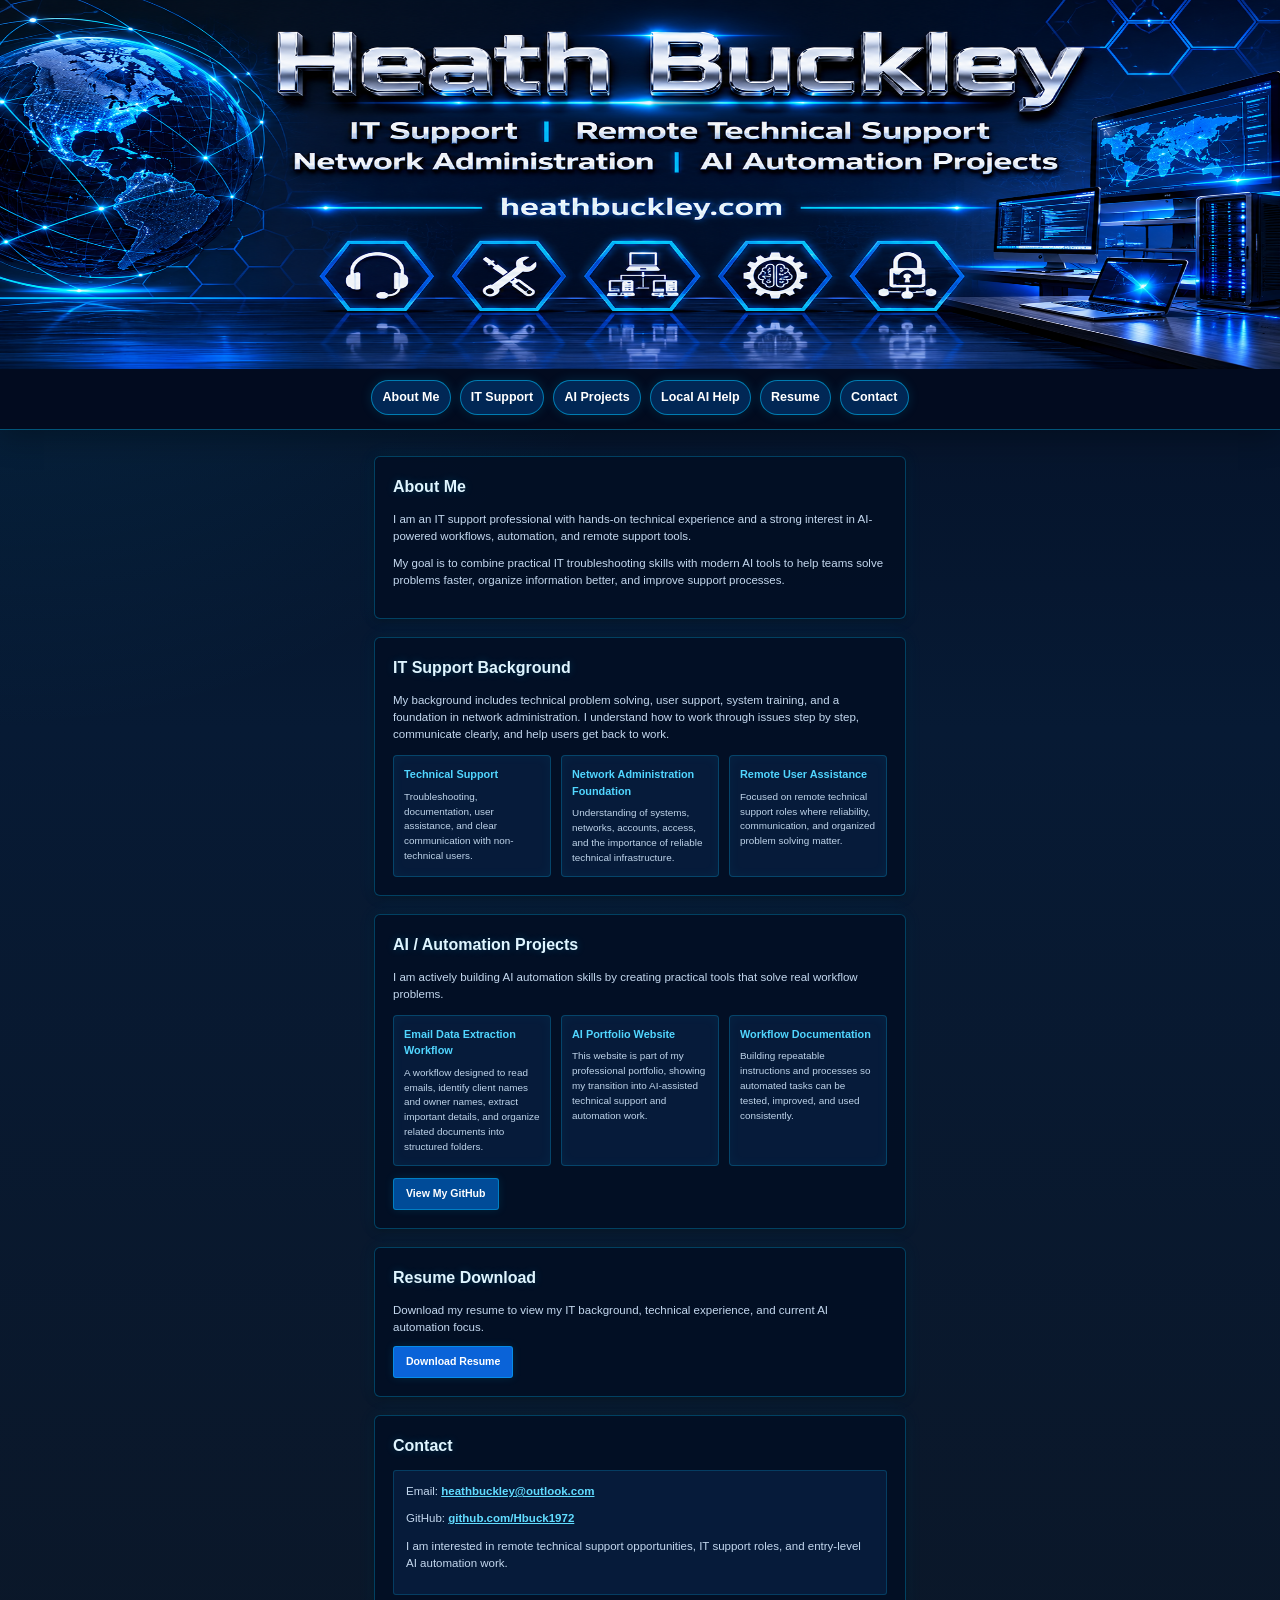
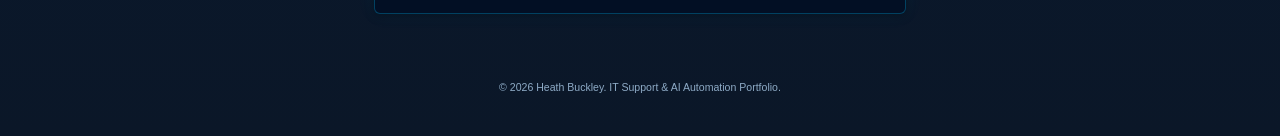
==== commit 89445edc: "Add Local AI Help menu link" ====
--- a/index.html
+++ b/index.html
@@ -1,29 +1,14 @@
-<!doctype html>
+<!DOCTYPE html>
 <html lang="en">
 <head>
-  <meta charset="utf-8" />
-  <meta name="viewport" content="width=device-width, initial-scale=1" />
-  <title>Heath Buckley | IT Support + AI Automation</title>
-  <meta name="description" content="Heath Buckley portfolio for IT support, remote technical support, network administration, and AI automation projects." />
+  <meta charset="UTF-8" />
+  <meta name="viewport" content="width=device-width, initial-scale=1.0" />
+  <title>Heath Buckley | IT Support & AI Automation</title>
   <style>
-    :root {
-      --bg: #020816;
-      --bg-2: #061b3d;
-      --panel: rgba(4, 18, 43, 0.78);
-      --panel-2: rgba(7, 31, 69, 0.82);
-      --line: rgba(0, 195, 255, 0.42);
-      --line-soft: rgba(0, 195, 255, 0.16);
-      --text: #f8fbff;
-      --muted: #bdd7ef;
-      --cyan: #11d9ff;
-      --blue: #006dff;
-      --glow: 0 0 28px rgba(0, 213, 255, 0.7);
-      --shadow: 0 28px 95px rgba(0, 0, 0, 0.55);
-      --radius: 28px;
-    }
-
     * {
       box-sizing: border-box;
+      margin: 0;
+      padding: 0;
     }
 
     html {
@@ -31,889 +16,311 @@
     }
 
     body {
-      margin: 0;
-      font-family: "Segoe UI", Inter, system-ui, -apple-system, BlinkMacSystemFont, Arial, sans-serif;
-      color: var(--text);
-      line-height: 1.6;
+      font-family: Arial, Helvetica, sans-serif;
+      line-height: 1.5;
       background:
-        radial-gradient(circle at 8% 20%, rgba(0, 145, 255, 0.32), transparent 26%),
-        radial-gradient(circle at 74% 9%, rgba(0, 94, 255, 0.36), transparent 26%),
-        linear-gradient(180deg, #010612 0%, #03122b 45%, #020713 100%);
+        radial-gradient(circle at top left, rgba(0, 195, 255, 0.14), transparent 34%),
+        linear-gradient(180deg, #020b1f 0%, #071a34 42%, #0b1728 100%);
+      color: #dcecff;
       min-height: 100vh;
-      overflow-x: hidden;
-    }
-
-    body::before {
-      content: "";
-      position: fixed;
-      inset: 0;
-      pointer-events: none;
-      opacity: 0.34;
-      background-image:
-        linear-gradient(var(--line-soft) 1px, transparent 1px),
-        linear-gradient(90deg, var(--line-soft) 1px, transparent 1px);
-      background-size: 54px 54px;
-      mask-image: linear-gradient(to bottom, black, transparent 75%);
-      z-index: -3;
-    }
-
-    body::after {
-      content: "";
-      position: fixed;
-      inset: 0;
-      pointer-events: none;
-      background:
-        linear-gradient(115deg, transparent 0 44%, rgba(0, 207, 255, 0.13) 45%, transparent 47%),
-        linear-gradient(72deg, transparent 0 66%, rgba(0, 104, 255, 0.18) 67%, transparent 69%);
-      z-index: -2;
-    }
-
-    a {
-      color: inherit;
-      text-decoration: none;
-    }
-
-    .container {
-      width: min(1180px, calc(100% - 36px));
-      margin: 0 auto;
-    }
-
-    .topbar {
-      position: sticky;
-      top: 14px;
-      z-index: 10;
-      margin-top: 14px;
-    }
-
-    nav {
-      display: flex;
-      align-items: center;
-      justify-content: space-between;
-      gap: 18px;
-      padding: 14px 18px;
-      border: 1px solid rgba(25, 217, 255, 0.28);
-      border-radius: 24px;
-      background: rgba(2, 8, 22, 0.68);
-      backdrop-filter: blur(14px);
-      box-shadow: 0 0 40px rgba(0, 157, 255, 0.13);
-    }
-
-    .brand {
-      display: flex;
-      align-items: center;
-      gap: 13px;
-    }
-
-    .brand-mark {
-      width: 46px;
-      height: 46px;
-      display: grid;
-      place-items: center;
-      clip-path: polygon(25% 5%, 75% 5%, 100% 50%, 75% 95%, 25% 95%, 0 50%);
-      background:
-        linear-gradient(145deg, rgba(255,255,255,0.95), rgba(100, 194, 255, 0.7) 38%, rgba(0, 70, 170, 0.95));
-      color: #001229;
-      font-weight: 1000;
-      text-shadow: 0 1px 0 rgba(255,255,255,0.9);
-      box-shadow: var(--glow);
-    }
-
-    .brand strong {
+    }
+
+    /*
+      Responsive approved header:
+      The header image width follows the browser width.
+      The height is controlled by the approved aspect ratio, so it shrinks
+      and grows without changing the header/menu proportions.
+    */
+    .site-header {
+      background: #020b1f;
+      text-align: center;
+      border-bottom: 1px solid rgba(0, 195, 255, 0.4);
+      box-shadow: 0 8px 28px rgba(0, 0, 0, 0.28);
+    }
+
+    .header-card {
       display: block;
-      letter-spacing: 0.05em;
-      text-transform: uppercase;
-      font-size: 13px;
-    }
-
-    .brand span {
-      display: block;
-      color: var(--muted);
-      font-size: 12px;
-    }
-
-    .nav-links {
-      display: flex;
-      align-items: center;
-      gap: 22px;
-      color: #d7edff;
-      font-size: 13px;
-      letter-spacing: 0.05em;
-      text-transform: uppercase;
-    }
-
-    .nav-links a {
-      opacity: 0.85;
-    }
-
-    .nav-links a:hover {
-      color: var(--cyan);
-      opacity: 1;
-      text-shadow: 0 0 14px rgba(17, 217, 255, 0.8);
-    }
-
-    .hero {
-      position: relative;
-      min-height: 735px;
-      display: grid;
-      align-items: center;
-      padding: 68px 0 92px;
-      overflow: hidden;
-    }
-
-    .hero::before {
-      content: "";
-      position: absolute;
-      left: -170px;
-      top: 80px;
-      width: 450px;
-      height: 450px;
-      border-radius: 50%;
-      background:
-        radial-gradient(circle at 45% 40%, rgba(0, 219, 255, 0.55) 0 2px, transparent 3px),
-        radial-gradient(circle, rgba(0, 146, 255, 0.18) 0 35%, transparent 36%),
-        repeating-radial-gradient(circle, rgba(0, 206, 255, 0.28) 0 1px, transparent 1px 34px),
-        repeating-linear-gradient(55deg, transparent 0 28px, rgba(0, 180, 255, 0.24) 29px, transparent 30px);
-      border: 1px solid rgba(0, 203, 255, 0.38);
-      box-shadow: inset 0 0 75px rgba(0, 184, 255, 0.25), 0 0 90px rgba(0, 146, 255, 0.32);
-      opacity: 0.78;
-      z-index: -1;
-    }
-
-    .hero::after {
-      content: "";
-      position: absolute;
-      right: -90px;
-      top: 75px;
-      width: 420px;
-      height: 430px;
-      background:
-        linear-gradient(90deg, rgba(0, 198, 255, 0.22), transparent),
-        repeating-linear-gradient(0deg, transparent 0 34px, rgba(0, 200, 255, 0.12) 35px, transparent 36px),
-        repeating-linear-gradient(90deg, transparent 0 44px, rgba(0, 200, 255, 0.11) 45px, transparent 46px);
-      border: 1px solid rgba(0, 184, 255, 0.22);
-      clip-path: polygon(0 20%, 100% 0, 100% 80%, 0 100%);
-      box-shadow: 0 0 85px rgba(0, 110, 255, 0.35);
-      opacity: 0.78;
-      z-index: -1;
-    }
-
-    .hero-content {
-      text-align: center;
-      max-width: 1040px;
-      margin: 0 auto;
-    }
-
-    .chrome {
-      margin: 0;
-      font-size: clamp(50px, 8.4vw, 116px);
-      line-height: 0.9;
-      letter-spacing: -0.055em;
-      text-transform: none;
-      background:
-        linear-gradient(180deg, #ffffff 0%, #d8e6ff 18%, #5a6d89 20%, #ffffff 36%, #aab9d6 50%, #ffffff 58%, #4a5a72 72%, #f3f8ff 100%);
-      -webkit-background-clip: text;
-      background-clip: text;
-      color: transparent;
-      -webkit-text-stroke: 1px rgba(255,255,255,0.35);
-      filter: drop-shadow(0 4px 0 rgba(0,0,0,0.72)) drop-shadow(0 0 18px rgba(0, 195, 255, 0.58));
-    }
-
-    .tagline {
-      margin: 28px auto 0;
-      display: flex;
-      flex-wrap: wrap;
-      justify-content: center;
-      gap: 16px;
-      color: #eff8ff;
-      font-size: clamp(22px, 3vw, 44px);
-      line-height: 1.2;
-      font-weight: 900;
-      letter-spacing: 0.04em;
-      text-shadow: 0 4px 0 rgba(0,0,0,0.58), 0 0 18px rgba(0, 170, 255, 0.55);
-    }
-
-    .tagline span:not(:last-child)::after {
-      content: "|";
-      margin-left: 16px;
-      color: var(--cyan);
-      text-shadow: var(--glow);
-    }
-
-    .domain-line {
-      position: relative;
-      display: inline-flex;
-      align-items: center;
-      gap: 28px;
-      margin-top: 42px;
-      color: #dff4ff;
-      font-size: clamp(23px, 4vw, 42px);
-      font-weight: 900;
-      letter-spacing: 0.07em;
-      text-shadow: 0 0 20px rgba(17, 217, 255, 0.65);
-    }
-
-    .domain-line::before,
-    .domain-line::after {
-      content: "";
-      width: min(230px, 24vw);
-      height: 3px;
-      background: linear-gradient(90deg, transparent, var(--cyan));
-      box-shadow: var(--glow);
-    }
-
-    .domain-line::after {
-      background: linear-gradient(90deg, var(--cyan), transparent);
-    }
-
-    .hero-lead {
-      max-width: 780px;
-      margin: 34px auto 0;
-      color: var(--muted);
-      font-size: 18px;
-    }
-
-    .button-row {
-      margin-top: 34px;
+      width: 100%;
+      aspect-ratio: 1983 / 571;
+      object-fit: fill;
+      object-position: center;
+    }
+
+    /*
+      Menu also scales slightly with the browser width.
+      This keeps the approved header/menu ratio from feeling too large on smaller screens.
+    */
+    .main-nav {
       display: flex;
       justify-content: center;
       flex-wrap: wrap;
-      gap: 14px;
-    }
-
-    .btn {
-      min-height: 50px;
-      display: inline-flex;
-      align-items: center;
-      justify-content: center;
-      padding: 0 22px;
-      border-radius: 18px;
-      font-weight: 900;
-      letter-spacing: 0.04em;
-      text-transform: uppercase;
-      font-size: 13px;
-      border: 1px solid rgba(17, 217, 255, 0.4);
-      box-shadow: 0 0 26px rgba(0, 156, 255, 0.22);
-      transition: transform 0.2s ease, box-shadow 0.2s ease, background 0.2s ease;
-    }
-
-    .btn:hover {
-      transform: translateY(-2px);
-      box-shadow: 0 0 36px rgba(17, 217, 255, 0.44);
-    }
-
-    .btn-primary {
-      background: linear-gradient(135deg, #eefaff, #75e8ff 50%, #0779ff);
-      color: #001127;
-      text-shadow: 0 1px 0 rgba(255,255,255,0.65);
-    }
-
-    .btn-secondary {
-      background: rgba(4, 18, 43, 0.62);
-      color: #e9f8ff;
-    }
-
-    .hex-row {
-      margin: 56px auto 0;
+      gap: clamp(7px, 0.7vw, 11px);
+      padding:
+        clamp(10px, 0.9vw, 14px)
+        clamp(10px, 0.8vw, 13px)
+        clamp(12px, 1.1vw, 18px);
+      background: #020b1f;
+    }
+
+    .main-nav a {
+      color: #ffffff;
+      text-decoration: none;
+      font-weight: 700;
+      font-size: clamp(0.78rem, 0.9vw, 0.95rem);
+      padding:
+        clamp(6px, 0.55vw, 8px)
+        clamp(10px, 0.8vw, 14px);
+      border: 1px solid rgba(0, 195, 255, 0.55);
+      border-radius: 999px;
+      background: rgba(0, 80, 160, 0.42);
+      box-shadow: 0 0 12px rgba(0, 195, 255, 0.15);
+    }
+
+    .main-nav a:hover {
+      background: rgba(0, 195, 255, 0.28);
+    }
+
+    /*
+      Body keeps the original compact format, but uses responsive width.
+      When the browser gets narrower, the body and header both shrink smoothly.
+    */
+    .body-wrap {
+      width: min(92vw, 560px);
+      margin: clamp(20px, 2vw, 28px) auto 42px;
+      padding: 0 14px;
+    }
+
+    .body-card {
+      background: rgba(3, 15, 37, 0.94);
+      border: 1px solid rgba(0, 195, 255, 0.28);
+      border-radius: 6px;
+      box-shadow:
+        0 2px 9px rgba(0, 0, 0, 0.35),
+        0 0 18px rgba(0, 195, 255, 0.08);
+      margin-bottom: 18px;
+      padding: 18px;
+    }
+
+    .body-card h2 {
+      color: #dff5ff;
+      font-size: 1rem;
+      margin-bottom: 12px;
+      font-weight: 800;
+      text-shadow: 0 0 8px rgba(0, 195, 255, 0.22);
+    }
+
+    .body-card p {
+      font-size: 0.72rem;
+      margin-bottom: 10px;
+      color: #c4d8ef;
+    }
+
+    .mini-grid {
       display: grid;
-      grid-template-columns: repeat(5, 1fr);
-      gap: 22px;
-      max-width: 760px;
-    }
-
-    .hex {
-      position: relative;
-      min-height: 114px;
-      display: grid;
-      place-items: center;
+      grid-template-columns: repeat(3, 1fr);
+      gap: 10px;
+      margin-top: 12px;
+    }
+
+    .mini-card {
+      border: 1px solid rgba(0, 195, 255, 0.24);
+      border-radius: 4px;
+      padding: 10px;
+      min-height: 95px;
+      background: rgba(8, 31, 64, 0.82);
+      box-shadow: inset 0 0 12px rgba(0, 195, 255, 0.05);
+    }
+
+    .mini-card h3 {
+      color: #51d6ff;
+      font-size: 0.68rem;
+      margin-bottom: 7px;
+      font-weight: 800;
+    }
+
+    .mini-card p {
+      font-size: 0.62rem;
+      margin-bottom: 0;
+      color: #bfd4ea;
+    }
+
+    .button-row {
+      margin-top: 12px;
+    }
+
+    .button {
+      display: inline-block;
+      background: rgba(0, 80, 160, 0.95);
+      color: #ffffff;
+      text-decoration: none;
+      padding: 7px 12px;
+      border-radius: 3px;
+      font-size: 0.66rem;
+      font-weight: 800;
+      border: 1px solid rgba(0, 195, 255, 0.42);
+      box-shadow: 0 0 10px rgba(0, 195, 255, 0.12);
+    }
+
+    .button:hover {
+      background: rgba(0, 125, 210, 0.95);
+    }
+
+    .button.blue {
+      background: #0a63d8;
+    }
+
+    .contact-box {
+      background: rgba(8, 31, 64, 0.82);
+      border: 1px solid rgba(0, 195, 255, 0.2);
+      padding: 12px;
+      border-radius: 3px;
+      font-size: 0.7rem;
+    }
+
+    .contact-box a {
+      color: #61dcff;
+      font-weight: 700;
+    }
+
+    footer {
       text-align: center;
-      color: #eefbff;
-      background: linear-gradient(180deg, rgba(8, 46, 108, 0.92), rgba(3, 13, 31, 0.9));
-      clip-path: polygon(25% 4%, 75% 4%, 100% 50%, 75% 96%, 25% 96%, 0 50%);
-      border: 1px solid rgba(17, 217, 255, 0.5);
-      filter: drop-shadow(0 0 18px rgba(0, 141, 255, 0.5));
-    }
-
-    .hex::before {
-      content: "";
-      position: absolute;
-      inset: 8px;
-      clip-path: inherit;
-      border: 2px solid rgba(17, 217, 255, 0.52);
-      opacity: 0.9;
-    }
-
-    .hex strong {
-      position: relative;
-      z-index: 2;
-      display: block;
-      font-size: 24px;
-      line-height: 1;
-      margin-bottom: 7px;
-    }
-
-    .hex span {
-      position: relative;
-      z-index: 2;
-      display: block;
-      font-size: 11px;
-      color: var(--muted);
-      text-transform: uppercase;
-      letter-spacing: 0.08em;
-      padding: 0 16px;
-    }
-
-    section {
-      padding: 86px 0;
-    }
-
-    .section-kicker {
-      color: var(--cyan);
-      text-transform: uppercase;
-      letter-spacing: 0.22em;
-      font-weight: 1000;
-      font-size: 13px;
-      margin: 0 0 12px;
-      text-shadow: 0 0 14px rgba(17, 217, 255, 0.65);
-    }
-
-    .section-title {
-      margin: 0;
-      max-width: 850px;
-      font-size: clamp(34px, 5vw, 62px);
-      line-height: 1;
-      letter-spacing: -0.045em;
-    }
-
-    .section-copy {
-      max-width: 790px;
-      color: var(--muted);
-      margin: 18px 0 0;
-      font-size: 18px;
-    }
-
-    .grid {
-      display: grid;
-      gap: 20px;
-      margin-top: 38px;
-    }
-
-    .grid-3 {
-      grid-template-columns: repeat(3, minmax(0, 1fr));
-    }
-
-    .grid-2 {
-      grid-template-columns: repeat(2, minmax(0, 1fr));
-    }
-
-    .card {
-      position: relative;
-      border: 1px solid rgba(17, 217, 255, 0.24);
-      border-radius: var(--radius);
-      padding: 28px;
-      background:
-        linear-gradient(180deg, rgba(12, 49, 106, 0.62), rgba(2, 9, 22, 0.74)),
-        radial-gradient(circle at top left, rgba(17, 217, 255, 0.16), transparent 45%);
-      box-shadow: 0 20px 70px rgba(0, 0, 0, 0.32);
-      overflow: hidden;
-    }
-
-    .card::after {
-      content: "";
-      position: absolute;
-      inset: 0;
-      pointer-events: none;
-      border-radius: inherit;
-      background: linear-gradient(135deg, rgba(255,255,255,0.12), transparent 30%, rgba(17,217,255,0.08));
-      opacity: 0.9;
-    }
-
-    .card > * {
-      position: relative;
-      z-index: 2;
-    }
-
-    .card:hover {
-      border-color: rgba(17, 217, 255, 0.55);
-      box-shadow: 0 24px 85px rgba(0, 128, 255, 0.24);
-    }
-
-    .icon-badge {
-      width: 56px;
-      height: 56px;
-      display: grid;
-      place-items: center;
-      clip-path: polygon(25% 5%, 75% 5%, 100% 50%, 75% 95%, 25% 95%, 0 50%);
-      background: rgba(17, 217, 255, 0.12);
-      border: 1px solid rgba(17, 217, 255, 0.42);
-      color: #e8fbff;
-      font-size: 25px;
-      margin-bottom: 18px;
-      filter: drop-shadow(0 0 14px rgba(17, 217, 255, 0.36));
-    }
-
-    .card h3 {
-      margin: 0;
-      font-size: 22px;
-      line-height: 1.25;
-    }
-
-    .card p {
-      margin: 12px 0 0;
-      color: var(--muted);
-    }
-
-    .project-card {
-      min-height: 100%;
-    }
-
-    .badge {
-      display: inline-flex;
-      padding: 7px 12px;
-      margin-bottom: 18px;
-      border-radius: 999px;
-      color: #dff8ff;
-      background: rgba(17, 217, 255, 0.12);
-      border: 1px solid rgba(17, 217, 255, 0.32);
-      font-weight: 1000;
-      font-size: 12px;
-      letter-spacing: 0.08em;
-      text-transform: uppercase;
-    }
-
-    .check-list {
-      list-style: none;
-      padding: 0;
-      margin: 22px 0 0;
-      display: grid;
-      gap: 12px;
-      color: #d5eaff;
-      font-size: 14px;
-    }
-
-    .check-list li {
-      display: flex;
-      gap: 10px;
-    }
-
-    .check {
-      color: var(--cyan);
-      text-shadow: 0 0 12px rgba(17, 217, 255, 0.8);
-      font-weight: 1000;
-    }
-
-    .split {
-      display: grid;
-      grid-template-columns: 0.86fr 1.14fr;
-      gap: 42px;
-      align-items: center;
-    }
-
-    .role-list {
-      display: grid;
-      grid-template-columns: repeat(2, minmax(0, 1fr));
-      gap: 14px;
-    }
-
-    .role {
-      display: flex;
-      align-items: center;
-      gap: 12px;
-      padding: 18px;
-      border-radius: 22px;
-      background: rgba(6, 27, 61, 0.7);
-      border: 1px solid rgba(17, 217, 255, 0.24);
-    }
-
-    .role span {
-      width: 39px;
-      height: 39px;
-      display: grid;
-      place-items: center;
-      clip-path: polygon(25% 5%, 75% 5%, 100% 50%, 75% 95%, 25% 95%, 0 50%);
-      background: linear-gradient(135deg, #f7fdff, #62dfff, #006dff);
-      color: #001127;
-      font-weight: 1000;
-      flex: 0 0 auto;
-    }
-
-    .resume-panel {
-      border: 1px solid rgba(17, 217, 255, 0.38);
-      border-radius: 34px;
-      padding: clamp(28px, 5vw, 54px);
-      background:
-        linear-gradient(135deg, rgba(0, 109, 255, 0.28), rgba(17, 217, 255, 0.11)),
-        rgba(2, 8, 22, 0.74);
-      box-shadow: var(--shadow), 0 0 55px rgba(0, 153, 255, 0.18);
-      display: grid;
-      grid-template-columns: 1fr auto;
-      gap: 28px;
-      align-items: center;
-    }
-
-    .resume-panel h2 {
-      margin: 0;
-      font-size: clamp(32px, 4.2vw, 52px);
-      line-height: 1.03;
-      letter-spacing: -0.04em;
-    }
-
-    .resume-panel p {
-      color: var(--muted);
-      margin: 14px 0 0;
-      max-width: 690px;
-    }
-
-    .contact-card {
-      border-radius: 36px;
-      padding: clamp(30px, 5vw, 56px);
-      background:
-        radial-gradient(circle at top left, rgba(17, 217, 255, 0.22), transparent 36%),
-        linear-gradient(135deg, rgba(4, 21, 49, 0.9), rgba(2, 8, 22, 0.92));
-      border: 1px solid rgba(17, 217, 255, 0.32);
-      box-shadow: var(--shadow);
-      display: grid;
-      grid-template-columns: 1fr auto;
-      gap: 34px;
-      align-items: center;
-    }
-
-    .contact-actions {
-      display: grid;
-      gap: 12px;
-      min-width: 220px;
-    }
-
-    footer {
-      padding: 28px 0 46px;
-      color: #8fb7d8;
-      font-size: 14px;
-      text-align: center;
-      border-top: 1px solid rgba(17, 217, 255, 0.14);
-    }
-
-    @media (max-width: 940px) {
-      .hero {
-        min-height: auto;
-      }
-
-      .hero::before,
-      .hero::after {
-        opacity: 0.35;
-      }
-
-      .grid-3,
-      .grid-2,
-      .split,
-      .resume-panel,
-      .contact-card {
+      padding: 24px 16px 40px;
+      color: #8eabc6;
+      font-size: 0.66rem;
+    }
+
+    @media (max-width: 700px) {
+      .body-wrap {
+        width: 94vw;
+        padding: 0 10px;
+      }
+
+      .mini-grid {
         grid-template-columns: 1fr;
       }
 
-      .hex-row {
-        grid-template-columns: repeat(3, 1fr);
-      }
-    }
-
-    @media (max-width: 680px) {
-      .nav-links {
-        display: none;
-      }
-
-      .hero {
-        padding-top: 42px;
-      }
-
-      .tagline {
-        gap: 8px;
-        font-size: 21px;
-      }
-
-      .tagline span {
-        width: 100%;
-      }
-
-      .tagline span:not(:last-child)::after {
-        display: none;
-      }
-
-      .domain-line {
-        display: block;
-      }
-
-      .domain-line::before,
-      .domain-line::after {
-        display: none;
-      }
-
-      .hex-row {
-        grid-template-columns: 1fr;
-        max-width: 280px;
-      }
-
-      .button-row,
-      .contact-actions {
-        display: grid;
-      }
-
-      .role-list {
-        grid-template-columns: 1fr;
-      }
-
-      section {
-        padding: 64px 0;
+      .body-card {
+        padding: 16px;
+      }
+
+      .body-card p {
+        font-size: 0.82rem;
+      }
+
+      .mini-card h3 {
+        font-size: 0.78rem;
+      }
+
+      .mini-card p {
+        font-size: 0.74rem;
       }
     }
   </style>
 </head>
 <body>
-  <div class="topbar">
-    <div class="container">
-      <nav aria-label="Main navigation">
-        <a class="brand" href="#top" aria-label="Heath Buckley home">
-          <div class="brand-mark">HB</div>
-          <div>
-            <strong>Heath Buckley</strong>
-            <span>IT Support · Remote Technical Support · AI Automation</span>
-          </div>
-        </a>
-        <div class="nav-links">
-          <a href="#about">About</a>
-          <a href="#support">IT Support</a>
-          <a href="#projects">Projects</a>
-          <a href="#resume">Resume</a>
-          <a href="#contact">Contact</a>
-        </div>
-      </nav>
-    </div>
-  </div>
-
-  <header class="hero" id="top">
-    <div class="container">
-      <div class="hero-content">
-        <h1 class="chrome">Heath Buckley</h1>
-
-        <div class="tagline" aria-label="Portfolio focus areas">
-          <span>IT Support</span>
-          <span>Remote Technical Support</span>
-          <span>Network Administration</span>
-          <span>AI Automation Projects</span>
-        </div>
-
-        <div class="domain-line">heathbuckley.com</div>
-
-        <p class="hero-lead">
-          I combine hands-on IT infrastructure experience with practical AI automation skills to build tools that
-          organize information, reduce repetitive work, and support real business operations.
-        </p>
-
-        <div class="button-row">
-          <a class="btn btn-primary" href="#projects">View Projects</a>
-          <a class="btn btn-secondary" href="resume.pdf">Download Resume</a>
-          <a class="btn btn-secondary" href="https://github.com/Hbuck1972" target="_blank" rel="noreferrer">GitHub</a>
-        </div>
-
-        <div class="hex-row" aria-label="Portfolio highlights">
-          <div class="hex"><div><strong>🎧</strong><span>Help Desk</span></div></div>
-          <div class="hex"><div><strong>🛠️</strong><span>Troubleshooting</span></div></div>
-          <div class="hex"><div><strong>🌐</strong><span>Networks</span></div></div>
-          <div class="hex"><div><strong>🤖</strong><span>AI Tools</span></div></div>
-          <div class="hex"><div><strong>🔒</strong><span>Security Minded</span></div></div>
+  <header class="site-header">
+    <img
+      src="heathbuckley-header.png"
+      alt="Heath Buckley - IT Support, Remote Technical Support, Network Administration, AI Automation Projects"
+      class="header-card"
+    />
+
+    <nav class="main-nav">
+      <a href="#about">About Me</a>
+      <a href="#it-support">IT Support</a>
+      <a href="#ai-projects">AI Projects</a>
+      <a href="local-ai-help.html">Local AI Help</a>
+      <a href="#resume">Resume</a>
+      <a href="#contact">Contact</a>
+    </nav>
+  </header>
+
+  <main class="body-wrap">
+    <section id="about" class="body-card">
+      <h2>About Me</h2>
+      <p>
+        I am an IT support professional with hands-on technical experience and a strong interest in AI-powered workflows,
+        automation, and remote support tools.
+      </p>
+      <p>
+        My goal is to combine practical IT troubleshooting skills with modern AI tools to help teams solve problems faster,
+        organize information better, and improve support processes.
+      </p>
+    </section>
+
+    <section id="it-support" class="body-card">
+      <h2>IT Support Background</h2>
+      <p>
+        My background includes technical problem solving, user support, system training, and a foundation in network administration.
+        I understand how to work through issues step by step, communicate clearly, and help users get back to work.
+      </p>
+
+      <div class="mini-grid">
+        <div class="mini-card">
+          <h3>Technical Support</h3>
+          <p>Troubleshooting, documentation, user assistance, and clear communication with non-technical users.</p>
+        </div>
+
+        <div class="mini-card">
+          <h3>Network Administration Foundation</h3>
+          <p>Understanding of systems, networks, accounts, access, and the importance of reliable technical infrastructure.</p>
+        </div>
+
+        <div class="mini-card">
+          <h3>Remote User Assistance</h3>
+          <p>Focused on remote technical support roles where reliability, communication, and organized problem solving matter.</p>
         </div>
       </div>
-    </div>
-  </header>
-
-  <main>
-    <section id="about">
-      <div class="container">
-        <p class="section-kicker">About Me</p>
-        <h2 class="section-title">IT experience with a practical AI automation direction.</h2>
-        <p class="section-copy">
-          My background is in network administration, systems support, and troubleshooting. I am now building a
-          portfolio that shows how that experience can be used with AI tools to improve office workflows,
-          document handling, email processing, and remote technical support.
-        </p>
-
-        <div class="grid grid-3">
-          <article class="card">
-            <div class="icon-badge">🧭</div>
-            <h3>Business workflow focus</h3>
-            <p>I look for repetitive tasks, confusing handoffs, and messy information that can be turned into cleaner repeatable steps.</p>
-          </article>
-          <article class="card">
-            <div class="icon-badge">🧰</div>
-            <h3>Technical support mindset</h3>
-            <p>I focus on clear troubleshooting, user-friendly instructions, documentation, and safe testing before real-world changes.</p>
-          </article>
-          <article class="card">
-            <div class="icon-badge">⚙️</div>
-            <h3>Automation builder</h3>
-            <p>I am learning and applying Python, prompt engineering, GitHub, and AI-assisted development to create useful portfolio projects.</p>
-          </article>
+    </section>
+
+    <section id="ai-projects" class="body-card">
+      <h2>AI / Automation Projects</h2>
+      <p>
+        I am actively building AI automation skills by creating practical tools that solve real workflow problems.
+      </p>
+
+      <div class="mini-grid">
+        <div class="mini-card">
+          <h3>Email Data Extraction Workflow</h3>
+          <p>A workflow designed to read emails, identify client names and owner names, extract important details, and organize related documents into structured folders.</p>
+        </div>
+
+        <div class="mini-card">
+          <h3>AI Portfolio Website</h3>
+          <p>This website is part of my professional portfolio, showing my transition into AI-assisted technical support and automation work.</p>
+        </div>
+
+        <div class="mini-card">
+          <h3>Workflow Documentation</h3>
+          <p>Building repeatable instructions and processes so automated tasks can be tested, improved, and used consistently.</p>
         </div>
       </div>
-    </section>
-
-    <section id="support">
-      <div class="container split">
-        <div>
-          <p class="section-kicker">IT Support Background</p>
-          <h2 class="section-title">Strong foundation in infrastructure and remote support.</h2>
-          <p class="section-copy">
-            My IT background gives me the practical base needed for support roles: understanding systems,
-            helping users, diagnosing issues, and communicating technical steps clearly.
-          </p>
-        </div>
-
-        <div class="grid grid-2">
-          <article class="card">
-            <div class="icon-badge">🌐</div>
-            <h3>Network Administration</h3>
-            <p>LAN/WAN, VPN, routing, switching, connectivity troubleshooting, and user access support.</p>
-          </article>
-          <article class="card">
-            <div class="icon-badge">🖥️</div>
-            <h3>Systems Support</h3>
-            <p>Windows environments, servers, Active Directory concepts, Exchange concepts, and user support workflows.</p>
-          </article>
-          <article class="card">
-            <div class="icon-badge">☁️</div>
-            <h3>Remote-Friendly Direction</h3>
-            <p>Focused on remote technical support, cloud support, AI operations support, and infrastructure support roles.</p>
-          </article>
-          <article class="card">
-            <div class="icon-badge">📝</div>
-            <h3>Documentation</h3>
-            <p>Creates simple instructions, checklists, and repeatable processes so problems can be solved more consistently.</p>
-          </article>
-        </div>
+
+      <div class="button-row">
+        <a class="button" href="https://github.com/Hbuck1972">View My GitHub</a>
       </div>
     </section>
 
-    <section id="projects">
-      <div class="container">
-        <p class="section-kicker">AI / Automation Projects</p>
-        <h2 class="section-title">Portfolio projects that solve real office problems.</h2>
-        <p class="section-copy">
-          These projects are designed to prove practical value: reading information, organizing files,
-          creating summaries, reducing manual work, and making results easier to review.
-        </p>
-
-        <div class="grid grid-3">
-          <article class="card project-card">
-            <span class="badge">Main project</span>
-            <h3>Client Email + PDF Organizer</h3>
-            <p>An automation workflow that reads client emails, identifies client and owner names, stages related PDFs, and creates organized folders.</p>
-            <ul class="check-list">
-              <li><span class="check">✓</span>Designed for batch email processing</li>
-              <li><span class="check">✓</span>Creates client summary and source email files</li>
-              <li><span class="check">✓</span>Separates documents when two timeshares are mentioned</li>
-              <li><span class="check">✓</span>Uses sandbox and real modes for safer testing</li>
-            </ul>
-          </article>
-
-          <article class="card project-card">
-            <span class="badge">Workflow concept</span>
-            <h3>AI Document Organizer</h3>
-            <p>A system concept for classifying attachments, normalizing file names, identifying missing files, and preparing clean folder structures.</p>
-            <ul class="check-list">
-              <li><span class="check">✓</span>Reduces manual file handling</li>
-              <li><span class="check">✓</span>Improves naming consistency</li>
-              <li><span class="check">✓</span>Tracks what needs review</li>
-              <li><span class="check">✓</span>Built around real admin workflows</li>
-            </ul>
-          </article>
-
-          <article class="card project-card">
-            <span class="badge">Career lab</span>
-            <h3>AI Operations Learning Lab</h3>
-            <p>A hands-on learning track connecting IT experience with Python, prompt engineering, AI tools, GitHub, and remote support skills.</p>
-            <ul class="check-list">
-              <li><span class="check">✓</span>Builds visible portfolio proof</li>
-              <li><span class="check">✓</span>Targets remote technical roles</li>
-              <li><span class="check">✓</span>Connects legacy logic to modern Python</li>
-              <li><span class="check">✓</span>Turns training into useful projects</li>
-            </ul>
-          </article>
-        </div>
+    <section id="resume" class="body-card">
+      <h2>Resume Download</h2>
+      <p>
+        Download my resume to view my IT background, technical experience, and current AI automation focus.
+      </p>
+      <a class="button blue" href="Heath_Buckley_Resume.pdf">Download Resume</a>
+    </section>
+
+    <section id="contact" class="body-card">
+      <h2>Contact</h2>
+      <div class="contact-box">
+        <p>Email: <a href="mailto:heathbuckley@outlook.com">heathbuckley@outlook.com</a></p>
+        <p>GitHub: <a href="https://github.com/Hbuck1972">github.com/Hbuck1972</a></p>
+        <p>I am interested in remote technical support opportunities, IT support roles, and entry-level AI automation work.</p>
       </div>
     </section>
-
-    <section>
-      <div class="container split">
-        <div>
-          <p class="section-kicker">Target Roles</p>
-          <h2 class="section-title">Positioned for support, infrastructure, and AI operations roles.</h2>
-          <p class="section-copy">
-            The goal of this website is to show a clear path: real IT experience, active AI automation skills,
-            and readiness for remote technical support work.
-          </p>
-        </div>
-
-        <div class="role-list">
-          <div class="role"><span>01</span><strong>Remote Technical Support</strong></div>
-          <div class="role"><span>02</span><strong>Technical Support Engineer</strong></div>
-          <div class="role"><span>03</span><strong>AI Operations Support</strong></div>
-          <div class="role"><span>04</span><strong>Cloud Support Engineer</strong></div>
-          <div class="role"><span>05</span><strong>Systems Administrator</strong></div>
-          <div class="role"><span>06</span><strong>AI Infrastructure Support</strong></div>
-        </div>
-      </div>
-    </section>
-
-    <section id="resume">
-      <div class="container">
-        <div class="resume-panel">
-          <div>
-            <p class="section-kicker">Resume Download</p>
-            <h2>Need the quick version?</h2>
-            <p>
-              Download my resume for a focused summary of my IT infrastructure background, support skills,
-              AI automation projects, and current career direction.
-            </p>
-          </div>
-          <a class="btn btn-primary" href="resume.pdf">Download Resume</a>
-        </div>
-      </div>
-    </section>
-
-    <section id="contact">
-      <div class="container contact-card">
-        <div>
-          <p class="section-kicker">Contact</p>
-          <h2 class="section-title">Let’s connect.</h2>
-          <p class="section-copy">
-            I am focused on remote technical support, IT infrastructure support, cloud support,
-            and AI-assisted workflow automation roles.
-          </p>
-        </div>
-
-        <div class="contact-actions">
-          <a class="btn btn-primary" href="mailto:heathbuckley@outlook.com">Email Me</a>
-          <a class="btn btn-secondary" href="https://www.linkedin.com/in/heath-buckley-85609687" target="_blank" rel="noreferrer">LinkedIn</a>
-          <a class="btn btn-secondary" href="https://github.com/Hbuck1972" target="_blank" rel="noreferrer">GitHub</a>
-        </div>
-      </div>
-    </section>
   </main>
 
   <footer>
-    <div class="container">© 2026 Heath Buckley · heathbuckley.com · IT Support + AI Automation Portfolio</div>
+    <p>&copy; 2026 Heath Buckley. IT Support &amp; AI Automation Portfolio.</p>
   </footer>
-
-  <script>
-    const checks = [
-      { name: "resume link present", pass: document.querySelector('a[href="resume.pdf"]') !== null },
-      { name: "email link present", pass: document.querySelector('a[href="mailto:heathbuckley@outlook.com"]') !== null },
-      { name: "github link present", pass: document.querySelector('a[href="https://github.com/Hbuck1972"]') !== null },
-      { name: "project cards present", pass: document.querySelectorAll(".project-card").length === 3 }
-    ];
-
-    checks.forEach(check => {
-      if (!check.pass) {
-        console.error("Portfolio check failed:", check.name);
-      }
-    });
-  </script>
 </body>
 </html>
